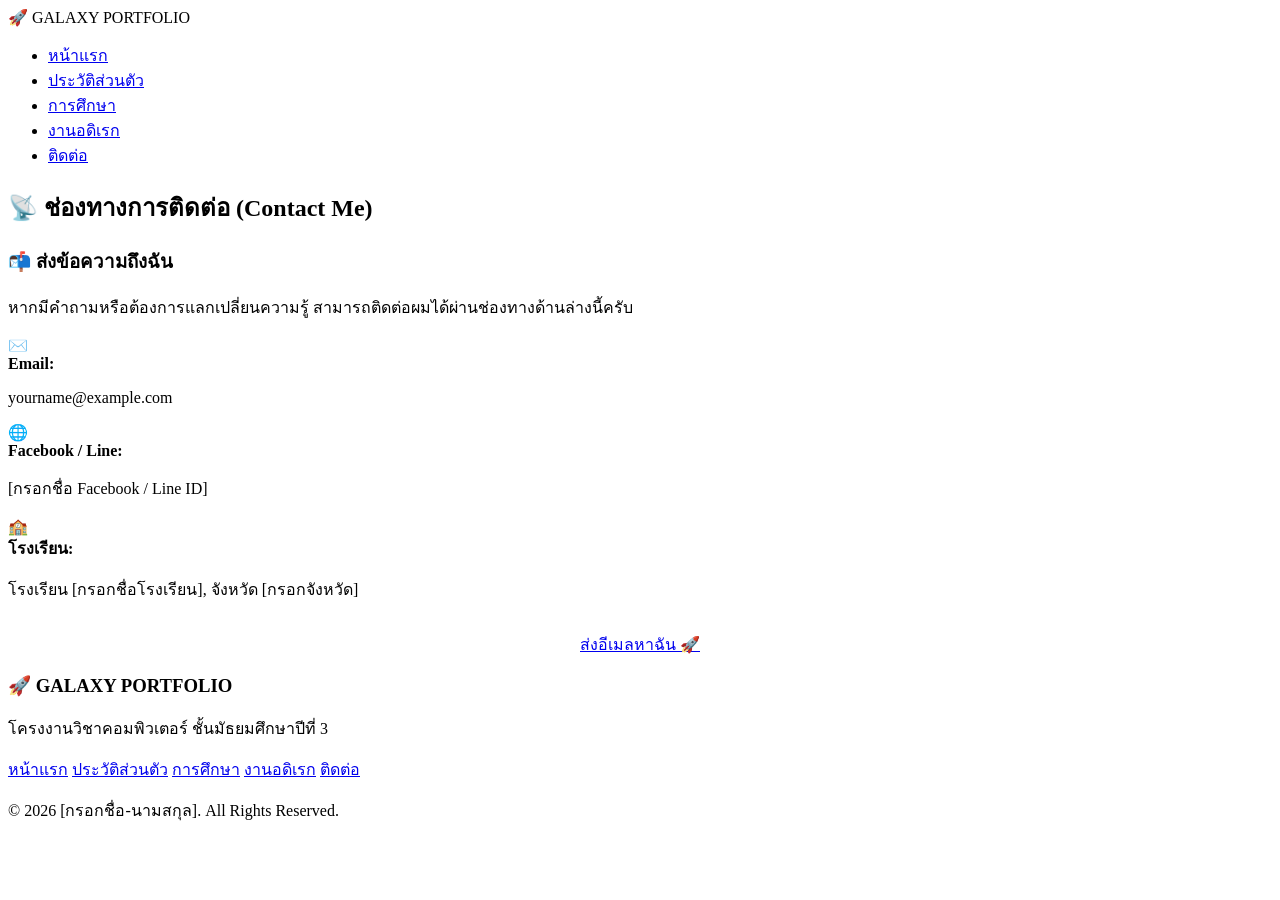
==== contact.html @ da56329e "Create contact.html" ====
<!DOCTYPE html>
<html lang="th">
<head>
    <meta charset="UTF-8">
    <meta name="viewport" content="width=device-width, initial-scale=1.0">
    <title>ติดต่อ | Space Portfolio</title>
    <link rel="stylesheet" href="style.css">
</head>
<body>

    <header>
        <nav class="navbar">
            <div class="logo">🚀 GALAXY <span>PORTFOLIO</span></div>
            <ul class="nav-links">
                <li><a href="index.html">หน้าแรก</a></li>
                <li><a href="profile.html">ประวัติส่วนตัว</a></li>
                <li><a href="education.html">การศึกษา</a></li>
                <li><a href="hobby.html">งานอดิเรก</a></li>
                <li><a href="contact.html" class="active">ติดต่อ</a></li>
            </ul>
        </nav>
    </header>

    <main class="container">
        <h2 class="page-title">📡 ช่องทางการติดต่อ (Contact Me)</h2>

        <div class="contact-wrapper">
            <div class="glass-card contact-info-card">
                <h3>📬 ส่งข้อความถึงฉัน</h3>
                <p>หากมีคำถามหรือต้องการแลกเปลี่ยนความรู้ สามารถติดต่อผมได้ผ่านช่องทางด้านล่างนี้ครับ</p>
                
                <div class="contact-details">
                    <div class="contact-item">
                        <span class="contact-icon">✉️</span>
                        <div>
                            <strong>Email:</strong>
                            <p>yourname@example.com</p>
                        </div>
                    </div>

                    <div class="contact-item">
                        <span class="contact-icon">🌐</span>
                        <div>
                            <strong>Facebook / Line:</strong>
                            <p>[กรอกชื่อ Facebook / Line ID]</p>
                        </div>
                    </div>

                    <div class="contact-item">
                        <span class="contact-icon">🏫</span>
                        <div>
                            <strong>โรงเรียน:</strong>
                            <p>โรงเรียน [กรอกชื่อโรงเรียน], จังหวัด [กรอกจังหวัด]</p>
                        </div>
                    </div>
                </div>

                <div style="margin-top: 30px; text-align: center;">
                    <a href="mailto:yourname@example.com" class="btn btn-primary">ส่งอีเมลหาฉัน 🚀</a>
                </div>
            </div>
        </div>
    </main>

    <footer>
        <div class="footer-container">
            <div class="footer-info">
                <h3>🚀 GALAXY PORTFOLIO</h3>
                <p>โครงงานวิชาคอมพิวเตอร์ ชั้นมัธยมศึกษาปีที่ 3</p>
            </div>
            <div class="footer-links">
                <a href="index.html">หน้าแรก</a>
                <a href="profile.html">ประวัติส่วนตัว</a>
                <a href="education.html">การศึกษา</a>
                <a href="hobby.html">งานอดิเรก</a>
                <a href="contact.html">ติดต่อ</a>
            </div>
        </div>
        <div class="copyright">
            <p>&copy; 2026 [กรอกชื่อ-นามสกุล]. All Rights Reserved.</p>
        </div>
    </footer>

</body>
</html>
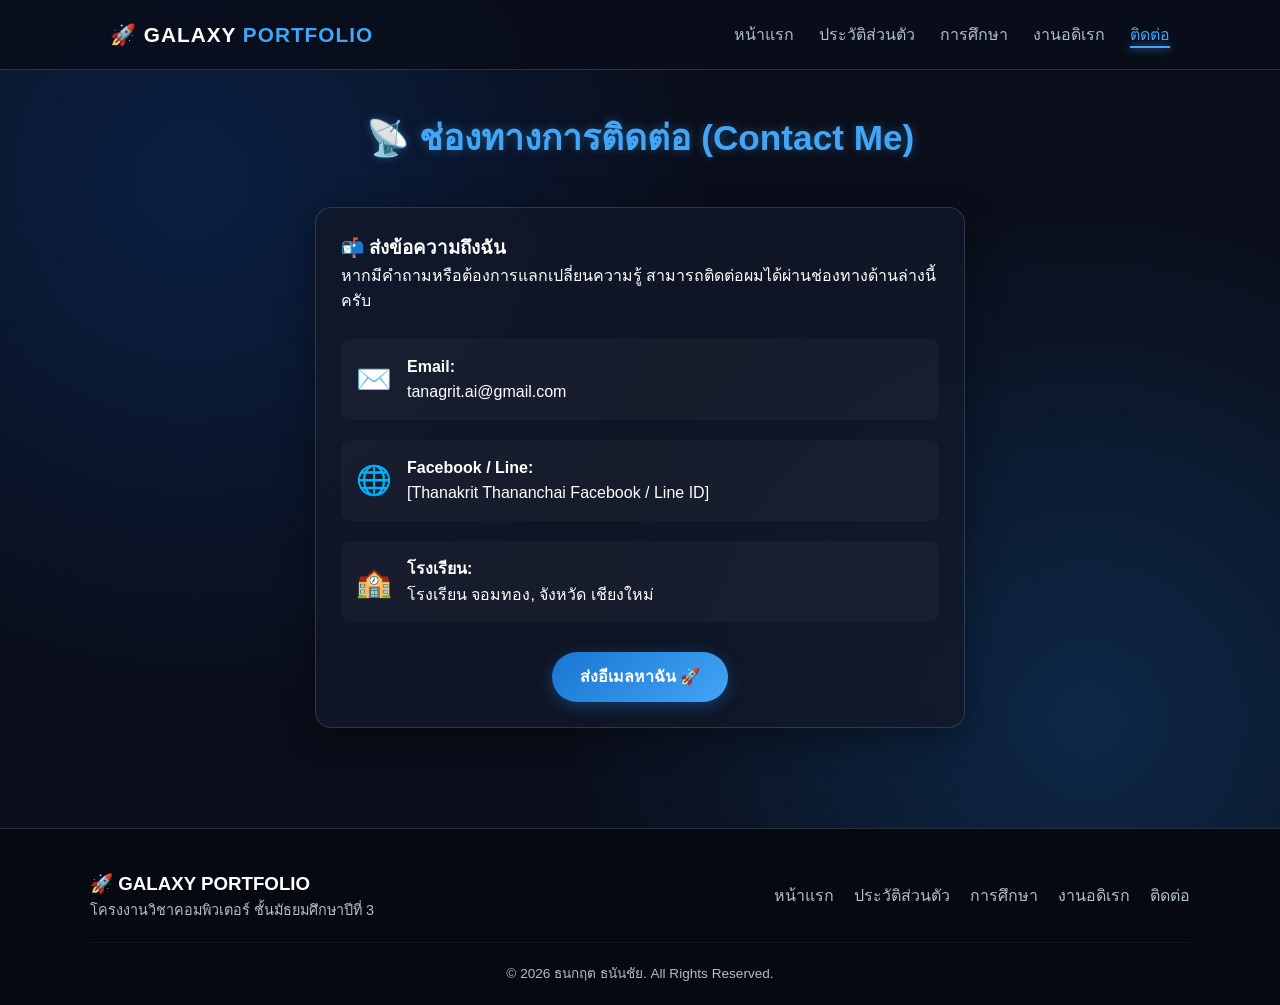
==== commit cd003159: "Update contact.html" ====
--- a/contact.html
+++ b/contact.html
@@ -34,7 +34,7 @@
                         <span class="contact-icon">✉️</span>
                         <div>
                             <strong>Email:</strong>
-                            <p>yourname@example.com</p>
+                            <p>tanagrit.ai@gmail.com</p>
                         </div>
                     </div>
 
@@ -42,7 +42,7 @@
                         <span class="contact-icon">🌐</span>
                         <div>
                             <strong>Facebook / Line:</strong>
-                            <p>[กรอกชื่อ Facebook / Line ID]</p>
+                            <p>[Thanakrit Thananchai Facebook / Line ID]</p>
                         </div>
                     </div>
 
@@ -50,7 +50,7 @@
                         <span class="contact-icon">🏫</span>
                         <div>
                             <strong>โรงเรียน:</strong>
-                            <p>โรงเรียน [กรอกชื่อโรงเรียน], จังหวัด [กรอกจังหวัด]</p>
+                            <p>โรงเรียน จอมทอง, จังหวัด เชียงใหม่</p>
                         </div>
                     </div>
                 </div>
@@ -77,7 +77,7 @@
             </div>
         </div>
         <div class="copyright">
-            <p>&copy; 2026 [กรอกชื่อ-นามสกุล]. All Rights Reserved.</p>
+            <p>&copy; 2026 ธนกฤต ธนันชัย. All Rights Reserved.</p>
         </div>
     </footer>
 
--- a/style.css
+++ b/style.css
@@ -0,0 +1,580 @@
+/* ==========================================================================
+   1. RESET & VARIABLES (ธีมอวกาศ กาแล็กซี)
+   ========================================================================== */
+* {
+    margin: 0;
+    padding: 0;
+    box-sizing: border-box;
+    font-family: 'Segoe UI', Tahoma, Geneva, Verdana, sans-serif;
+}
+
+:root {
+    --bg-dark: #0a0e1a;
+    --bg-card: rgba(18, 24, 41, 0.75);
+    --primary-blue: #1976d2;
+    --accent-cyan: #42a5f5;
+    --light-blue: #90caf9;
+    --glow-color: rgba(66, 165, 245, 0.4);
+    --text-white: #ffffff;
+    --text-muted: #b0bec5;
+    --border-glow: rgba(144, 202, 249, 0.2);
+}
+
+body {
+    background-color: var(--bg-dark);
+    /* พื้นหลังแบบไล่เฉดสีลึกสไตล์อวกาศ */
+    background-image: 
+        radial-gradient(circle at 15% 20%, rgba(13, 71, 161, 0.3) 0%, transparent 40%),
+        radial-gradient(circle at 85% 80%, rgba(25, 118, 210, 0.25) 0%, transparent 40%);
+    background-attachment: fixed;
+    color: var(--text-white);
+    line-height: 1.6;
+    min-height: 100vh;
+    display: flex;
+    flex-direction: column;
+}
+
+main {
+    flex: 1;
+}
+
+/* Container */
+.container {
+    max-width: 1100px;
+    margin: 0 auto;
+    padding: 40px 20px;
+}
+
+/* ==========================================================================
+   2. TYPOGRAPHY & BUTTONS
+   ========================================================================== */
+h1, h2, h3 {
+    color: var(--text-white);
+    font-weight: 700;
+}
+
+.page-title {
+    text-align: center;
+    font-size: 2.2rem;
+    margin-bottom: 40px;
+    color: var(--accent-cyan);
+    text-shadow: 0 0 10px var(--glow-color);
+}
+
+.text-gradient {
+    background: linear-gradient(135deg, #90caf9, #42a5f5, #1976d2);
+    -webkit-background-clip: text;
+    -webkit-text-fill-color: transparent;
+}
+
+.badge {
+    display: inline-block;
+    padding: 6px 16px;
+    background: rgba(25, 118, 210, 0.3);
+    border: 1px solid var(--accent-cyan);
+    border-radius: 20px;
+    font-size: 0.85rem;
+    color: var(--light-blue);
+    margin-bottom: 15px;
+}
+
+/* Glassmorphism Card Design */
+.glass-card {
+    background: var(--bg-card);
+    backdrop-filter: blur(12px);
+    -webkit-backdrop-filter: blur(12px);
+    border: 1px solid var(--border-glow);
+    border-radius: 16px;
+    padding: 25px;
+    box-shadow: 0 8px 32px 0 rgba(0, 0, 0, 0.37);
+    transition: transform 0.3s ease, box-shadow 0.3s ease, border-color 0.3s ease;
+}
+
+.glass-card:hover {
+    transform: translateY(-5px);
+    border-color: var(--accent-cyan);
+    box-shadow: 0 12px 40px var(--glow-color);
+}
+
+/* Buttons */
+.btn {
+    display: inline-block;
+    padding: 12px 28px;
+    border-radius: 30px;
+    text-decoration: none;
+    font-weight: 600;
+    transition: all 0.3s ease;
+    cursor: pointer;
+}
+
+.btn-primary {
+    background: linear-gradient(135deg, #1976d2, #42a5f5);
+    color: #fff;
+    box-shadow: 0 4px 15px rgba(25, 118, 210, 0.4);
+}
+
+.btn-primary:hover {
+    box-shadow: 0 6px 20px rgba(66, 165, 245, 0.7);
+    transform: scale(1.03);
+}
+
+.btn-secondary {
+    background: transparent;
+    color: var(--light-blue);
+    border: 1px solid var(--accent-cyan);
+}
+
+.btn-secondary:hover {
+    background: rgba(66, 165, 245, 0.15);
+    color: #fff;
+}
+
+/* ==========================================================================
+   3. NAVIGATION BAR
+   ========================================================================== */
+header {
+    position: sticky;
+    top: 0;
+    z-index: 1000;
+    background: rgba(10, 14, 26, 0.85);
+    backdrop-filter: blur(10px);
+    border-bottom: 1px solid var(--border-glow);
+}
+
+.navbar {
+    max-width: 1100px;
+    margin: 0 auto;
+    display: flex;
+    justify-content: space-between;
+    align-items: center;
+    padding: 18px 20px;
+}
+
+.logo {
+    font-size: 1.3rem;
+    font-weight: bold;
+    color: var(--text-white);
+    letter-spacing: 1px;
+}
+
+.logo span {
+    color: var(--accent-cyan);
+}
+
+.nav-links {
+    display: flex;
+    list-style: none;
+    gap: 25px;
+}
+
+.nav-links a {
+    color: var(--text-muted);
+    text-decoration: none;
+    font-weight: 500;
+    transition: color 0.3s ease;
+    padding: 5px 0;
+    position: relative;
+}
+
+.nav-links a:hover,
+.nav-links a.active {
+    color: var(--accent-cyan);
+}
+
+.nav-links a.active::after {
+    content: '';
+    position: absolute;
+    bottom: 0;
+    left: 0;
+    width: 100%;
+    height: 2px;
+    background: var(--accent-cyan);
+    box-shadow: 0 0 8px var(--accent-cyan);
+}
+
+/* ==========================================================================
+   4. HERO SECTION (หน้าแรก)
+   ========================================================================== */
+.hero-section {
+    padding: 80px 20px;
+    max-width: 1100px;
+    margin: 0 auto;
+}
+
+.hero-container {
+    display: flex;
+    align-items: center;
+    justify-content: space-between;
+    gap: 50px;
+}
+
+.hero-content {
+    flex: 1;
+}
+
+.hero-content h1 {
+    font-size: 2.8rem;
+    line-height: 1.2;
+    margin-bottom: 20px;
+}
+
+.hero-description {
+    color: var(--text-muted);
+    font-size: 1.1rem;
+    margin-bottom: 30px;
+}
+
+.hero-buttons {
+    display: flex;
+    gap: 15px;
+}
+
+.hero-image-wrapper {
+    position: relative;
+    flex: 1;
+    display: flex;
+    justify-content: center;
+}
+
+.hero-img {
+    width: 320px;
+    height: 320px;
+    object-fit: cover;
+    border-radius: 50%;
+    border: 4px solid var(--accent-cyan);
+    box-shadow: 0 0 30px rgba(66, 165, 245, 0.5);
+    position: relative;
+    z-index: 2;
+    transition: transform 0.5s ease;
+}
+
+.hero-img:hover {
+    transform: scale(1.05) rotate(2deg);
+}
+
+.glow-effect {
+    position: absolute;
+    width: 340px;
+    height: 340px;
+    background: radial-gradient(circle, var(--accent-cyan) 0%, transparent 70%);
+    opacity: 0.3;
+    border-radius: 50%;
+    top: -10px;
+    z-index: 1;
+}
+
+/* Grid System */
+.grid {
+    display: grid;
+    gap: 25px;
+}
+
+.grid-3 {
+    grid-template-columns: repeat(3, 1fr);
+}
+
+.stat-card {
+    text-align: center;
+}
+
+.stat-card h3 {
+    margin-bottom: 10px;
+    color: var(--light-blue);
+}
+
+/* ==========================================================================
+   5. PROFILE PAGE
+   ========================================================================== */
+.profile-grid {
+    display: grid;
+    grid-template-columns: 1fr 2fr;
+    gap: 30px;
+}
+
+.profile-card-left {
+    text-align: center;
+}
+
+.profile-img-box {
+    margin-bottom: 20px;
+}
+
+.profile-avatar {
+    width: 200px;
+    height: 200px;
+    border-radius: 50%;
+    border: 3px solid var(--accent-cyan);
+    object-fit: cover;
+    box-shadow: 0 0 20px var(--glow-color);
+}
+
+.subtitle {
+    color: var(--text-muted);
+    margin-bottom: 15px;
+}
+
+.info-list {
+    display: grid;
+    gap: 12px;
+    margin-top: 15px;
+}
+
+.info-item {
+    background: rgba(255, 255, 255, 0.03);
+    padding: 10px 15px;
+    border-radius: 8px;
+    border-left: 3px solid var(--accent-cyan);
+}
+
+.divider {
+    border: none;
+    height: 1px;
+    background: var(--border-glow);
+    margin: 25px 0;
+}
+
+.about-text {
+    color: var(--text-muted);
+    line-height: 1.8;
+}
+
+/* ==========================================================================
+   6. EDUCATION PAGE (TIMELINE)
+   ========================================================================== */
+.timeline {
+    position: relative;
+    max-width: 800px;
+    margin: 0 auto;
+}
+
+.timeline::after {
+    content: '';
+    position: absolute;
+    width: 3px;
+    background: var(--primary-blue);
+    box-shadow: 0 0 10px var(--accent-cyan);
+    top: 0;
+    bottom: 0;
+    left: 50%;
+    margin-left: -1.5px;
+}
+
+.timeline-item {
+    padding: 10px 40px;
+    position: relative;
+    width: 50%;
+}
+
+.timeline-item.left { left: 0; }
+.timeline-item.right { left: 50%; }
+
+.timeline-date {
+    display: inline-block;
+    color: var(--accent-cyan);
+    font-weight: bold;
+    margin-bottom: 5px;
+}
+
+.highlight-box {
+    border: 1px solid var(--accent-cyan);
+    box-shadow: 0 0 15px var(--glow-color);
+}
+
+/* Custom Table */
+.section-subtitle {
+    text-align: center;
+    margin-bottom: 20px;
+    color: var(--light-blue);
+}
+
+.table-responsive {
+    overflow-x: auto;
+}
+
+.custom-table {
+    width: 100%;
+    border-collapse: collapse;
+    background: var(--bg-card);
+    border-radius: 12px;
+    overflow: hidden;
+    border: 1px solid var(--border-glow);
+}
+
+.custom-table th, .custom-table td {
+    padding: 15px 20px;
+    text-align: left;
+}
+
+.custom-table th {
+    background: rgba(25, 118, 210, 0.4);
+    color: #fff;
+}
+
+.custom-table tr {
+    border-bottom: 1px solid var(--border-glow);
+}
+
+.status-done {
+    color: #81c784;
+    font-weight: bold;
+}
+
+.status-now {
+    color: var(--accent-cyan);
+    font-weight: bold;
+}
+
+/* ==========================================================================
+   7. HOBBY & CONTACT PAGE
+   ========================================================================== */
+.hobby-card {
+    text-align: center;
+}
+
+.hobby-icon {
+    font-size: 3rem;
+    margin-bottom: 15px;
+}
+
+.contact-wrapper {
+    max-width: 650px;
+    margin: 0 auto;
+}
+
+.contact-details {
+    display: grid;
+    gap: 20px;
+    margin-top: 25px;
+}
+
+.contact-item {
+    display: flex;
+    align-items: center;
+    gap: 15px;
+    background: rgba(255, 255, 255, 0.03);
+    padding: 15px;
+    border-radius: 10px;
+}
+
+.contact-icon {
+    font-size: 1.8rem;
+}
+
+/* ==========================================================================
+   8. FOOTER
+   ========================================================================== */
+footer {
+    background: #060911;
+    border-top: 1px solid var(--border-glow);
+    padding: 40px 20px 20px;
+    margin-top: 60px;
+}
+
+.footer-container {
+    max-width: 1100px;
+    margin: 0 auto;
+    display: flex;
+    justify-content: space-between;
+    align-items: center;
+    flex-wrap: wrap;
+    gap: 20px;
+    padding-bottom: 20px;
+    border-bottom: 1px solid rgba(255, 255, 255, 0.05);
+}
+
+.footer-info p {
+    color: var(--text-muted);
+    font-size: 0.9rem;
+}
+
+.footer-links {
+    display: flex;
+    gap: 20px;
+}
+
+.footer-links a {
+    color: var(--text-muted);
+    text-decoration: none;
+    transition: color 0.3s ease;
+}
+
+.footer-links a:hover {
+    color: var(--accent-cyan);
+}
+
+.copyright {
+    text-align: center;
+    color: var(--text-muted);
+    font-size: 0.85rem;
+    margin-top: 20px;
+}
+
+/* ==========================================================================
+   9. RESPONSIVE DESIGN (MEDIA QUERIES)
+   ========================================================================== */
+@media (max-width: 768px) {
+    /* Navbar */
+    .navbar {
+        flex-direction: column;
+        gap: 15px;
+    }
+
+    .nav-links {
+        gap: 15px;
+        font-size: 0.9rem;
+    }
+
+    /* Hero Section */
+    .hero-container {
+        flex-direction: column-reverse;
+        text-align: center;
+    }
+
+    .hero-content h1 {
+        font-size: 2.2rem;
+    }
+
+    .hero-buttons {
+        justify-content: center;
+    }
+
+    .hero-img {
+        width: 240px;
+        height: 240px;
+    }
+
+    .glow-effect {
+        width: 260px;
+        height: 260px;
+    }
+
+    /* Grids */
+    .grid-3 {
+        grid-template-columns: 1fr;
+    }
+
+    .profile-grid {
+        grid-template-columns: 1fr;
+    }
+
+    /* Timeline Mobile */
+    .timeline::after {
+        left: 31px;
+    }
+
+    .timeline-item {
+        width: 100%;
+        padding-left: 70px;
+        padding-right: 25px;
+    }
+
+    .timeline-item.right {
+        left: 0%;
+    }
+
+    /* Footer */
+    .footer-container {
+        flex-direction: column;
+        text-align: center;
+    }
+}
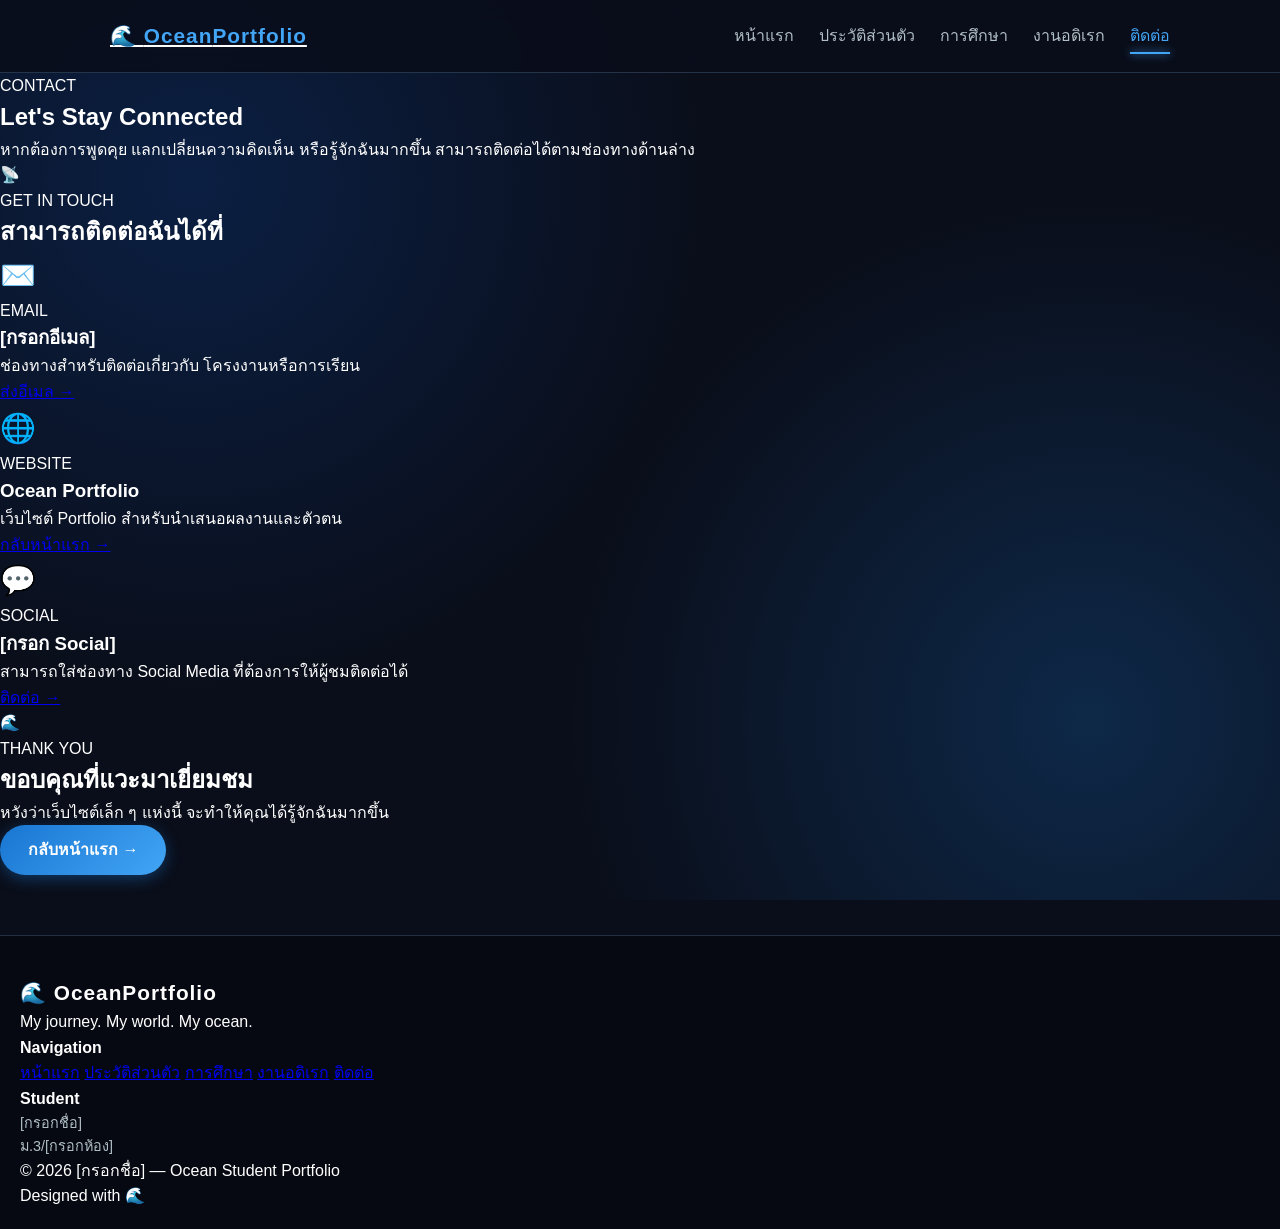
==== commit 04b1032e: "Update contact.html" ====
--- a/contact.html
+++ b/contact.html
@@ -1,85 +1,374 @@
 <!DOCTYPE html>
 <html lang="th">
 <head>
+
     <meta charset="UTF-8">
-    <meta name="viewport" content="width=device-width, initial-scale=1.0">
-    <title>ติดต่อ | Space Portfolio</title>
+
+    <meta name="viewport"
+          content="width=device-width, initial-scale=1.0">
+
+    <meta name="description"
+          content="ข้อมูลสำหรับติดต่อเจ้าของเว็บไซต์ Portfolio">
+
+    <title>Ocean Portfolio | ติดต่อ</title>
+
     <link rel="stylesheet" href="style.css">
+
 </head>
+
 <body>
 
-    <header>
-        <nav class="navbar">
-            <div class="logo">🚀 GALAXY <span>PORTFOLIO</span></div>
-            <ul class="nav-links">
-                <li><a href="index.html">หน้าแรก</a></li>
-                <li><a href="profile.html">ประวัติส่วนตัว</a></li>
-                <li><a href="education.html">การศึกษา</a></li>
-                <li><a href="hobby.html">งานอดิเรก</a></li>
-                <li><a href="contact.html" class="active">ติดต่อ</a></li>
-            </ul>
-        </nav>
-    </header>
-
-    <main class="container">
-        <h2 class="page-title">📡 ช่องทางการติดต่อ (Contact Me)</h2>
-
-        <div class="contact-wrapper">
-            <div class="glass-card contact-info-card">
-                <h3>📬 ส่งข้อความถึงฉัน</h3>
-                <p>หากมีคำถามหรือต้องการแลกเปลี่ยนความรู้ สามารถติดต่อผมได้ผ่านช่องทางด้านล่างนี้ครับ</p>
-                
-                <div class="contact-details">
-                    <div class="contact-item">
-                        <span class="contact-icon">✉️</span>
-                        <div>
-                            <strong>Email:</strong>
-                            <p>tanagrit.ai@gmail.com</p>
-                        </div>
-                    </div>
-
-                    <div class="contact-item">
-                        <span class="contact-icon">🌐</span>
-                        <div>
-                            <strong>Facebook / Line:</strong>
-                            <p>[Thanakrit Thananchai Facebook / Line ID]</p>
-                        </div>
-                    </div>
-
-                    <div class="contact-item">
-                        <span class="contact-icon">🏫</span>
-                        <div>
-                            <strong>โรงเรียน:</strong>
-                            <p>โรงเรียน จอมทอง, จังหวัด เชียงใหม่</p>
-                        </div>
-                    </div>
+<header class="site-header">
+
+    <nav class="navbar">
+
+        <a href="index.html" class="logo">
+
+            <span class="logo-mark">🌊</span>
+
+            <span>
+                Ocean<span class="logo-accent">Portfolio</span>
+            </span>
+
+        </a>
+
+
+        <div class="nav-links">
+
+            <a href="index.html">
+                หน้าแรก
+            </a>
+
+            <a href="profile.html">
+                ประวัติส่วนตัว
+            </a>
+
+            <a href="education.html">
+                การศึกษา
+            </a>
+
+            <a href="hobby.html">
+                งานอดิเรก
+            </a>
+
+            <a href="contact.html" class="active">
+                ติดต่อ
+            </a>
+
+        </div>
+
+    </nav>
+
+</header>
+
+
+<main>
+
+    <section class="contact-hero">
+
+        <div class="contact-hero-inner">
+
+            <div>
+
+                <span class="section-label">
+                    CONTACT
+                </span>
+
+                <h1>
+                    Let's Stay
+                    <span class="gradient-text">
+                        Connected
+                    </span>
+                </h1>
+
+                <p>
+                    หากต้องการพูดคุย
+                    แลกเปลี่ยนความคิดเห็น
+                    หรือรู้จักฉันมากขึ้น
+                    สามารถติดต่อได้ตามช่องทางด้านล่าง
+                </p>
+
+            </div>
+
+
+            <div class="contact-hero-icon">
+                📡
+            </div>
+
+        </div>
+
+    </section>
+
+
+    <section class="contact-section section-light">
+
+        <div class="section-heading">
+
+            <span class="section-label">
+                GET IN TOUCH
+            </span>
+
+            <h2>
+                สามารถติดต่อฉันได้ที่
+            </h2>
+
+        </div>
+
+
+        <div class="contact-grid">
+
+
+            <article class="contact-card">
+
+                <div class="contact-icon">
+                    ✉️
                 </div>
 
-                <div style="margin-top: 30px; text-align: center;">
-                    <a href="mailto:yourname@example.com" class="btn btn-primary">ส่งอีเมลหาฉัน 🚀</a>
+                <span>
+                    EMAIL
+                </span>
+
+                <h3>
+                    [กรอกอีเมล]
+                </h3>
+
+                <p>
+                    ช่องทางสำหรับติดต่อเกี่ยวกับ
+                    โครงงานหรือการเรียน
+                </p>
+
+                <a
+                    href="mailto:[กรอกอีเมล]"
+                    class="contact-link"
+                >
+                    ส่งอีเมล →
+                </a>
+
+            </article>
+
+
+            <article class="contact-card">
+
+                <div class="contact-icon">
+                    🌐
                 </div>
-            </div>
-        </div>
-    </main>
-
-    <footer>
-        <div class="footer-container">
-            <div class="footer-info">
-                <h3>🚀 GALAXY PORTFOLIO</h3>
-                <p>โครงงานวิชาคอมพิวเตอร์ ชั้นมัธยมศึกษาปีที่ 3</p>
-            </div>
-            <div class="footer-links">
-                <a href="index.html">หน้าแรก</a>
-                <a href="profile.html">ประวัติส่วนตัว</a>
-                <a href="education.html">การศึกษา</a>
-                <a href="hobby.html">งานอดิเรก</a>
-                <a href="contact.html">ติดต่อ</a>
-            </div>
-        </div>
-        <div class="copyright">
-            <p>&copy; 2026 ธนกฤต ธนันชัย. All Rights Reserved.</p>
-        </div>
-    </footer>
+
+                <span>
+                    WEBSITE
+                </span>
+
+                <h3>
+                    Ocean Portfolio
+                </h3>
+
+                <p>
+                    เว็บไซต์ Portfolio
+                    สำหรับนำเสนอผลงานและตัวตน
+                </p>
+
+                <a
+                    href="index.html"
+                    class="contact-link"
+                >
+                    กลับหน้าแรก →
+                </a>
+
+            </article>
+
+
+            <article class="contact-card">
+
+                <div class="contact-icon">
+                    💬
+                </div>
+
+                <span>
+                    SOCIAL
+                </span>
+
+                <h3>
+                    [กรอก Social]
+                </h3>
+
+                <p>
+                    สามารถใส่ช่องทาง Social Media
+                    ที่ต้องการให้ผู้ชมติดต่อได้
+                </p>
+
+                <a
+                    href="mailto:[กรอกอีเมล]"
+                    class="contact-link"
+                >
+                    ติดต่อ →
+                </a>
+
+            </article>
+
+
+        </div>
+
+    </section>
+
+
+    <section class="contact-cta">
+
+        <div class="contact-cta-inner">
+
+            <div class="cta-graphic">
+                🌊
+            </div>
+
+            <div>
+
+                <span class="section-label">
+                    THANK YOU
+                </span>
+
+                <h2>
+                    ขอบคุณที่แวะมาเยี่ยมชม
+                </h2>
+
+                <p>
+                    หวังว่าเว็บไซต์เล็ก ๆ แห่งนี้
+                    จะทำให้คุณได้รู้จักฉันมากขึ้น
+                </p>
+
+            </div>
+
+            <a
+                href="index.html"
+                class="btn btn-primary"
+            >
+                กลับหน้าแรก →
+            </a>
+
+        </div>
+
+    </section>
+
+</main>
+
+
+<footer class="site-footer">
+
+    <div class="footer-inner">
+
+        <div class="footer-brand">
+
+            <div class="logo footer-logo">
+                🌊 OceanPortfolio
+            </div>
+
+            <p>
+                My journey. My world. My ocean.
+            </p>
+
+        </div>
+
+
+        <div class="footer-nav">
+
+            <h4>Navigation</h4>
+
+            <a href="index.html">หน้าแรก</a>
+            <a href="profile.html">ประวัติส่วนตัว</a>
+            <a href="education.html">การศึกษา</a>
+            <a href="hobby.html">งานอดิเรก</a>
+            <a href="contact.html">ติดต่อ</a>
+
+        </div>
+
+
+        <div class="footer-info">
+
+            <h4>Student</h4>
+
+            <p>[กรอกชื่อ]</p>
+            <p>ม.3/[กรอกห้อง]</p>
+
+        </div>
+
+    </div>
+
+
+    <div class="footer-bottom">
+
+        <p>
+            © 2026 [กรอกชื่อ] — Ocean Student Portfolio
+        </p>
+
+        <span>
+            Designed with 🌊
+        </span>
+
+    </div>
+
+</footer>
+
+
+<script>
+
+const fishPool = [
+    "🐠","🐟","🐡","🦈",
+    "🐬","🐙","🦑","🪼"
+];
+
+let availableFish = [...fishPool];
+
+document.addEventListener("contextmenu", function(event) {
+
+    event.preventDefault();
+
+    if (availableFish.length === 0) {
+        availableFish = [...fishPool];
+    }
+
+    const index =
+        Math.floor(Math.random() * availableFish.length);
+
+    const fish =
+        document.createElement("div");
+
+    fish.className =
+        "interactive-fish";
+
+    fish.textContent =
+        availableFish.splice(index, 1)[0];
+
+    fish.style.left =
+        event.clientX + "px";
+
+    fish.style.top =
+        event.clientY + "px";
+
+    document.body.appendChild(fish);
+
+    setTimeout(() => fish.remove(), 6500);
+
+
+    if (Math.random() > 0.55) {
+
+        const whale =
+            document.createElement("div");
+
+        whale.className =
+            "interactive-whale";
+
+        whale.textContent =
+            "🐋";
+
+        whale.style.top =
+            Math.max(100, event.clientY - 100) + "px";
+
+        document.body.appendChild(whale);
+
+        setTimeout(() => whale.remove(), 10000);
+
+    }
+
+});
+
+</script>
 
 </body>
 </html>
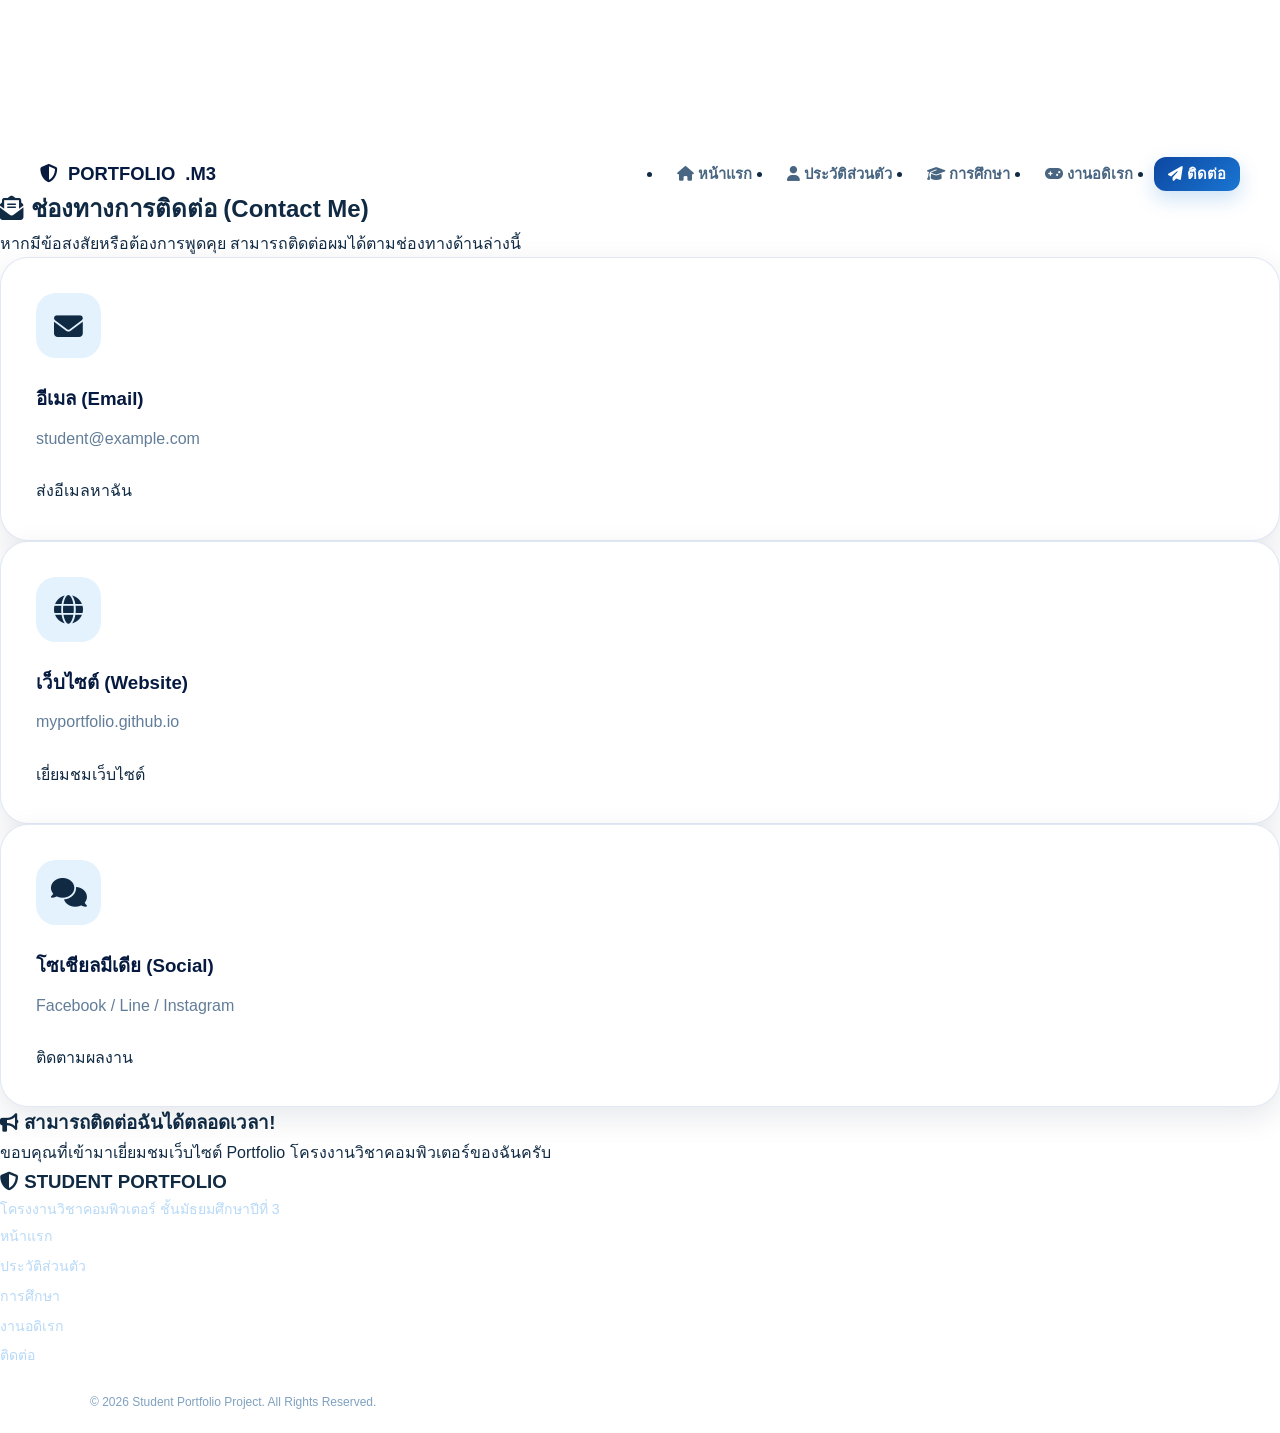
==== commit e65dadb9: "Update contact.html" ====
--- a/contact.html
+++ b/contact.html
@@ -1,374 +1,89 @@
 <!DOCTYPE html>
 <html lang="th">
 <head>
+    <meta charset="UTF-8">
+    <meta name="viewport" content="width=device-width, initial-scale=1.0">
+    <title>ติดต่อ - Student Tactical Portfolio</title>
+    <link rel="stylesheet" href="style.css">
+    <link rel="stylesheet" href="https://cdnjs.cloudflare.com/ajax/libs/font-awesome/6.4.0/css/all.min.css">
+</head>
+<body>
+    <div class="bg-overlay"></div>
+    <div class="warzone-bg" style="background-image: url('bg.jpg');"></div>
+    <canvas id="emberCanvas"></canvas>
 
-    <meta charset="UTF-8">
+    <header>
+        <nav class="navbar">
+            <div class="logo">
+                <i class="fa-solid fa-shield-halved"></i> PORTFOLIO<span>.M3</span>
+            </div>
+            <ul class="nav-links">
+                <li><a href="index.html"><i class="fa-solid fa-house"></i> หน้าแรก</a></li>
+                <li><a href="profile.html"><i class="fa-solid fa-user"></i> ประวัติส่วนตัว</a></li>
+                <li><a href="education.html"><i class="fa-solid fa-graduation-cap"></i> การศึกษา</a></li>
+                <li><a href="hobby.html"><i class="fa-solid fa-gamepad"></i> งานอดิเรก</a></li>
+                <li><a href="contact.html" class="active"><i class="fa-solid fa-paper-plane"></i> ติดต่อ</a></li>
+            </ul>
+        </nav>
+    </header>
 
-    <meta name="viewport"
-          content="width=device-width, initial-scale=1.0">
-
-    <meta name="description"
-          content="ข้อมูลสำหรับติดต่อเจ้าของเว็บไซต์ Portfolio">
-
-    <title>Ocean Portfolio | ติดต่อ</title>
-
-    <link rel="stylesheet" href="style.css">
-
-</head>
-
-<body>
-
-<header class="site-header">
-
-    <nav class="navbar">
-
-        <a href="index.html" class="logo">
-
-            <span class="logo-mark">🌊</span>
-
-            <span>
-                Ocean<span class="logo-accent">Portfolio</span>
-            </span>
-
-        </a>
-
-
-        <div class="nav-links">
-
-            <a href="index.html">
-                หน้าแรก
-            </a>
-
-            <a href="profile.html">
-                ประวัติส่วนตัว
-            </a>
-
-            <a href="education.html">
-                การศึกษา
-            </a>
-
-            <a href="hobby.html">
-                งานอดิเรก
-            </a>
-
-            <a href="contact.html" class="active">
-                ติดต่อ
-            </a>
-
+    <main class="main-container">
+        <div class="section-header">
+            <h2><i class="fa-solid fa-envelope-open-text"></i> ช่องทางการติดต่อ (Contact Me)</h2>
+            <p>หากมีข้อสงสัยหรือต้องการพูดคุย สามารถติดต่อผมได้ตามช่องทางด้านล่างนี้</p>
         </div>
 
-    </nav>
+        <section class="contact-wrapper">
+            <div class="contact-cards-grid">
+                <div class="contact-card">
+                    <div class="contact-icon"><i class="fa-solid fa-envelope"></i></div>
+                    <h3>อีเมล (Email)</h3>
+                    <p>student@example.com</p>
+                    <a href="mailto:student@example.com" class="contact-btn">ส่งอีเมลหาฉัน</a>
+                </div>
 
-</header>
+                <div class="contact-card">
+                    <div class="contact-icon"><i class="fa-solid fa-globe"></i></div>
+                    <h3>เว็บไซต์ (Website)</h3>
+                    <p>myportfolio.github.io</p>
+                    <a href="index.html" class="contact-btn">เยี่ยมชมเว็บไซต์</a>
+                </div>
 
-
-<main>
-
-    <section class="contact-hero">
-
-        <div class="contact-hero-inner">
-
-            <div>
-
-                <span class="section-label">
-                    CONTACT
-                </span>
-
-                <h1>
-                    Let's Stay
-                    <span class="gradient-text">
-                        Connected
-                    </span>
-                </h1>
-
-                <p>
-                    หากต้องการพูดคุย
-                    แลกเปลี่ยนความคิดเห็น
-                    หรือรู้จักฉันมากขึ้น
-                    สามารถติดต่อได้ตามช่องทางด้านล่าง
-                </p>
-
+                <div class="contact-card">
+                    <div class="contact-icon"><i class="fa-solid fa-comments"></i></div>
+                    <h3>โซเชียลมีเดีย (Social)</h3>
+                    <p>Facebook / Line / Instagram</p>
+                    <a href="#" class="contact-btn">ติดตามผลงาน</a>
+                </div>
             </div>
 
+            <!-- Call To Action Box -->
+            <div class="cta-box">
+                <h3><i class="fa-solid fa-bullhorn"></i> สามารถติดต่อฉันได้ตลอดเวลา!</h3>
+                <p>ขอบคุณที่เข้ามาเยี่ยมชมเว็บไซต์ Portfolio โครงงานวิชาคอมพิวเตอร์ของฉันครับ</p>
+            </div>
+        </section>
+    </main>
 
-            <div class="contact-hero-icon">
-                📡
+    <footer>
+        <div class="footer-container">
+            <div class="footer-info">
+                <h3><i class="fa-solid fa-shield-halved"></i> STUDENT PORTFOLIO</h3>
+                <p>โครงงานวิชาคอมพิวเตอร์ ชั้นมัธยมศึกษาปีที่ 3</p>
             </div>
+            <div class="footer-nav">
+                <a href="index.html">หน้าแรก</a>
+                <a href="profile.html">ประวัติส่วนตัว</a>
+                <a href="education.html">การศึกษา</a>
+                <a href="hobby.html">งานอดิเรก</a>
+                <a href="contact.html">ติดต่อ</a>
+            </div>
+        </div>
+        <div class="footer-bottom">
+            <p>&copy; 2026 Student Portfolio Project. All Rights Reserved.</p>
+        </div>
+    </footer>
 
-        </div>
-
-    </section>
-
-
-    <section class="contact-section section-light">
-
-        <div class="section-heading">
-
-            <span class="section-label">
-                GET IN TOUCH
-            </span>
-
-            <h2>
-                สามารถติดต่อฉันได้ที่
-            </h2>
-
-        </div>
-
-
-        <div class="contact-grid">
-
-
-            <article class="contact-card">
-
-                <div class="contact-icon">
-                    ✉️
-                </div>
-
-                <span>
-                    EMAIL
-                </span>
-
-                <h3>
-                    [กรอกอีเมล]
-                </h3>
-
-                <p>
-                    ช่องทางสำหรับติดต่อเกี่ยวกับ
-                    โครงงานหรือการเรียน
-                </p>
-
-                <a
-                    href="mailto:[กรอกอีเมล]"
-                    class="contact-link"
-                >
-                    ส่งอีเมล →
-                </a>
-
-            </article>
-
-
-            <article class="contact-card">
-
-                <div class="contact-icon">
-                    🌐
-                </div>
-
-                <span>
-                    WEBSITE
-                </span>
-
-                <h3>
-                    Ocean Portfolio
-                </h3>
-
-                <p>
-                    เว็บไซต์ Portfolio
-                    สำหรับนำเสนอผลงานและตัวตน
-                </p>
-
-                <a
-                    href="index.html"
-                    class="contact-link"
-                >
-                    กลับหน้าแรก →
-                </a>
-
-            </article>
-
-
-            <article class="contact-card">
-
-                <div class="contact-icon">
-                    💬
-                </div>
-
-                <span>
-                    SOCIAL
-                </span>
-
-                <h3>
-                    [กรอก Social]
-                </h3>
-
-                <p>
-                    สามารถใส่ช่องทาง Social Media
-                    ที่ต้องการให้ผู้ชมติดต่อได้
-                </p>
-
-                <a
-                    href="mailto:[กรอกอีเมล]"
-                    class="contact-link"
-                >
-                    ติดต่อ →
-                </a>
-
-            </article>
-
-
-        </div>
-
-    </section>
-
-
-    <section class="contact-cta">
-
-        <div class="contact-cta-inner">
-
-            <div class="cta-graphic">
-                🌊
-            </div>
-
-            <div>
-
-                <span class="section-label">
-                    THANK YOU
-                </span>
-
-                <h2>
-                    ขอบคุณที่แวะมาเยี่ยมชม
-                </h2>
-
-                <p>
-                    หวังว่าเว็บไซต์เล็ก ๆ แห่งนี้
-                    จะทำให้คุณได้รู้จักฉันมากขึ้น
-                </p>
-
-            </div>
-
-            <a
-                href="index.html"
-                class="btn btn-primary"
-            >
-                กลับหน้าแรก →
-            </a>
-
-        </div>
-
-    </section>
-
-</main>
-
-
-<footer class="site-footer">
-
-    <div class="footer-inner">
-
-        <div class="footer-brand">
-
-            <div class="logo footer-logo">
-                🌊 OceanPortfolio
-            </div>
-
-            <p>
-                My journey. My world. My ocean.
-            </p>
-
-        </div>
-
-
-        <div class="footer-nav">
-
-            <h4>Navigation</h4>
-
-            <a href="index.html">หน้าแรก</a>
-            <a href="profile.html">ประวัติส่วนตัว</a>
-            <a href="education.html">การศึกษา</a>
-            <a href="hobby.html">งานอดิเรก</a>
-            <a href="contact.html">ติดต่อ</a>
-
-        </div>
-
-
-        <div class="footer-info">
-
-            <h4>Student</h4>
-
-            <p>[กรอกชื่อ]</p>
-            <p>ม.3/[กรอกห้อง]</p>
-
-        </div>
-
-    </div>
-
-
-    <div class="footer-bottom">
-
-        <p>
-            © 2026 [กรอกชื่อ] — Ocean Student Portfolio
-        </p>
-
-        <span>
-            Designed with 🌊
-        </span>
-
-    </div>
-
-</footer>
-
-
-<script>
-
-const fishPool = [
-    "🐠","🐟","🐡","🦈",
-    "🐬","🐙","🦑","🪼"
-];
-
-let availableFish = [...fishPool];
-
-document.addEventListener("contextmenu", function(event) {
-
-    event.preventDefault();
-
-    if (availableFish.length === 0) {
-        availableFish = [...fishPool];
-    }
-
-    const index =
-        Math.floor(Math.random() * availableFish.length);
-
-    const fish =
-        document.createElement("div");
-
-    fish.className =
-        "interactive-fish";
-
-    fish.textContent =
-        availableFish.splice(index, 1)[0];
-
-    fish.style.left =
-        event.clientX + "px";
-
-    fish.style.top =
-        event.clientY + "px";
-
-    document.body.appendChild(fish);
-
-    setTimeout(() => fish.remove(), 6500);
-
-
-    if (Math.random() > 0.55) {
-
-        const whale =
-            document.createElement("div");
-
-        whale.className =
-            "interactive-whale";
-
-        whale.textContent =
-            "🐋";
-
-        whale.style.top =
-            Math.max(100, event.clientY - 100) + "px";
-
-        document.body.appendChild(whale);
-
-        setTimeout(() => whale.remove(), 10000);
-
-    }
-
-});
-
-</script>
-
+    <script src="script.js"></script>
 </body>
 </html>
--- a/style.css
+++ b/style.css
@@ -1,580 +1,3302 @@
-/* ==========================================================================
-   1. RESET & VARIABLES (ธีมอวกาศ กาแล็กซี)
-   ========================================================================== */
+/* =========================================================
+   OCEAN STUDENT PORTFOLIO
+   Modern / Creative / Professional
+   HTML5 + CSS3
+   ========================================================= */
+
+
+/* =========================================================
+   1. RESET
+   ========================================================= */
+
 * {
     margin: 0;
     padding: 0;
     box-sizing: border-box;
-    font-family: 'Segoe UI', Tahoma, Geneva, Verdana, sans-serif;
-}
+}
+
+html {
+    scroll-behavior: smooth;
+}
+
+body {
+    font-family:
+        "Segoe UI",
+        "Noto Sans Thai",
+        Arial,
+        sans-serif;
+
+    color: #102a43;
+    background: #ffffff;
+
+    line-height: 1.7;
+
+    overflow-x: hidden;
+}
+
+img {
+    max-width: 100%;
+    display: block;
+}
+
+a {
+    text-decoration: none;
+    color: inherit;
+}
+
+button,
+a {
+    -webkit-tap-highlight-color: transparent;
+}
+
+
+/* =========================================================
+   2. VARIABLES
+   ========================================================= */
 
 :root {
-    --bg-dark: #0a0e1a;
-    --bg-card: rgba(18, 24, 41, 0.75);
-    --primary-blue: #1976d2;
-    --accent-cyan: #42a5f5;
-    --light-blue: #90caf9;
-    --glow-color: rgba(66, 165, 245, 0.4);
-    --text-white: #ffffff;
-    --text-muted: #b0bec5;
-    --border-glow: rgba(144, 202, 249, 0.2);
-}
-
-body {
-    background-color: var(--bg-dark);
-    /* พื้นหลังแบบไล่เฉดสีลึกสไตล์อวกาศ */
-    background-image: 
-        radial-gradient(circle at 15% 20%, rgba(13, 71, 161, 0.3) 0%, transparent 40%),
-        radial-gradient(circle at 85% 80%, rgba(25, 118, 210, 0.25) 0%, transparent 40%);
-    background-attachment: fixed;
-    color: var(--text-white);
-    line-height: 1.6;
-    min-height: 100vh;
-    display: flex;
-    flex-direction: column;
-}
-
-main {
-    flex: 1;
-}
-
-/* Container */
-.container {
-    max-width: 1100px;
-    margin: 0 auto;
-    padding: 40px 20px;
-}
-
-/* ==========================================================================
-   2. TYPOGRAPHY & BUTTONS
-   ========================================================================== */
-h1, h2, h3 {
-    color: var(--text-white);
-    font-weight: 700;
-}
-
-.page-title {
-    text-align: center;
-    font-size: 2.2rem;
-    margin-bottom: 40px;
-    color: var(--accent-cyan);
-    text-shadow: 0 0 10px var(--glow-color);
-}
-
-.text-gradient {
-    background: linear-gradient(135deg, #90caf9, #42a5f5, #1976d2);
-    -webkit-background-clip: text;
-    -webkit-text-fill-color: transparent;
-}
-
-.badge {
-    display: inline-block;
-    padding: 6px 16px;
-    background: rgba(25, 118, 210, 0.3);
-    border: 1px solid var(--accent-cyan);
-    border-radius: 20px;
-    font-size: 0.85rem;
-    color: var(--light-blue);
-    margin-bottom: 15px;
-}
-
-/* Glassmorphism Card Design */
-.glass-card {
-    background: var(--bg-card);
-    backdrop-filter: blur(12px);
-    -webkit-backdrop-filter: blur(12px);
-    border: 1px solid var(--border-glow);
-    border-radius: 16px;
-    padding: 25px;
-    box-shadow: 0 8px 32px 0 rgba(0, 0, 0, 0.37);
-    transition: transform 0.3s ease, box-shadow 0.3s ease, border-color 0.3s ease;
-}
-
-.glass-card:hover {
-    transform: translateY(-5px);
-    border-color: var(--accent-cyan);
-    box-shadow: 0 12px 40px var(--glow-color);
-}
-
-/* Buttons */
-.btn {
-    display: inline-block;
-    padding: 12px 28px;
-    border-radius: 30px;
-    text-decoration: none;
-    font-weight: 600;
-    transition: all 0.3s ease;
-    cursor: pointer;
-}
-
-.btn-primary {
-    background: linear-gradient(135deg, #1976d2, #42a5f5);
-    color: #fff;
-    box-shadow: 0 4px 15px rgba(25, 118, 210, 0.4);
-}
-
-.btn-primary:hover {
-    box-shadow: 0 6px 20px rgba(66, 165, 245, 0.7);
-    transform: scale(1.03);
-}
-
-.btn-secondary {
-    background: transparent;
-    color: var(--light-blue);
-    border: 1px solid var(--accent-cyan);
-}
-
-.btn-secondary:hover {
-    background: rgba(66, 165, 245, 0.15);
-    color: #fff;
-}
-
-/* ==========================================================================
-   3. NAVIGATION BAR
-   ========================================================================== */
-header {
+
+    --deep-blue: #061A40;
+    --blue-dark: #0D47A1;
+    --blue: #1976D2;
+    --blue-light: #42A5F5;
+    --sky: #90CAF9;
+    --ice: #E3F2FD;
+
+    --white: #FFFFFF;
+
+    --text: #102A43;
+    --muted: #627D98;
+
+    --border: rgba(13, 71, 161, 0.12);
+
+    --shadow:
+        0 20px 60px rgba(6, 26, 64, 0.12);
+
+    --shadow-small:
+        0 10px 30px rgba(6, 26, 64, 0.10);
+
+    --radius: 28px;
+
+    --gradient-ocean:
+        linear-gradient(
+            135deg,
+            #061A40 0%,
+            #0D47A1 45%,
+            #1976D2 100%
+        );
+
+    --gradient-sky:
+        linear-gradient(
+            135deg,
+            #E3F2FD 0%,
+            #FFFFFF 100%
+        );
+}
+
+
+/* =========================================================
+   3. HEADER
+   ========================================================= */
+
+.site-header {
     position: sticky;
     top: 0;
+
     z-index: 1000;
-    background: rgba(10, 14, 26, 0.85);
-    backdrop-filter: blur(10px);
-    border-bottom: 1px solid var(--border-glow);
+
+    padding: 14px 20px;
+
+    background:
+        rgba(255, 255, 255, 0.82);
+
+    backdrop-filter: blur(18px);
+
+    border-bottom:
+        1px solid rgba(13, 71, 161, 0.08);
+
+    box-shadow:
+        0 8px 30px rgba(6, 26, 64, 0.07);
 }
 
 .navbar {
-    max-width: 1100px;
-    margin: 0 auto;
-    display: flex;
-    justify-content: space-between;
-    align-items: center;
-    padding: 18px 20px;
-}
-
-.logo {
-    font-size: 1.3rem;
-    font-weight: bold;
-    color: var(--text-white);
-    letter-spacing: 1px;
-}
-
-.logo span {
-    color: var(--accent-cyan);
-}
-
-.nav-links {
-    display: flex;
-    list-style: none;
-    gap: 25px;
-}
-
-.nav-links a {
-    color: var(--text-muted);
-    text-decoration: none;
-    font-weight: 500;
-    transition: color 0.3s ease;
-    padding: 5px 0;
-    position: relative;
-}
-
-.nav-links a:hover,
-.nav-links a.active {
-    color: var(--accent-cyan);
-}
-
-.nav-links a.active::after {
-    content: '';
-    position: absolute;
-    bottom: 0;
-    left: 0;
-    width: 100%;
-    height: 2px;
-    background: var(--accent-cyan);
-    box-shadow: 0 0 8px var(--accent-cyan);
-}
-
-/* ==========================================================================
-   4. HERO SECTION (หน้าแรก)
-   ========================================================================== */
-.hero-section {
-    padding: 80px 20px;
-    max-width: 1100px;
-    margin: 0 auto;
-}
-
-.hero-container {
+    width: min(1200px, 100%);
+    margin: auto;
+
     display: flex;
     align-items: center;
     justify-content: space-between;
-    gap: 50px;
+
+    gap: 30px;
+}
+
+.logo {
+    display: inline-flex;
+    align-items: center;
+    gap: 10px;
+
+    font-size: 1.15rem;
+    font-weight: 800;
+
+    color: var(--deep-blue);
+
+    white-space: nowrap;
+}
+
+.logo-mark {
+    width: 38px;
+    height: 38px;
+
+    display: grid;
+    place-items: center;
+
+    border-radius: 13px;
+
+    background:
+        linear-gradient(
+            135deg,
+            #0D47A1,
+            #42A5F5
+        );
+
+    box-shadow:
+        0 8px 20px rgba(25, 118, 210, 0.25);
+}
+
+.logo-accent {
+    color: var(--blue);
+}
+
+.nav-links {
+    display: flex;
+    align-items: center;
+    gap: 7px;
+}
+
+.nav-links a {
+    position: relative;
+
+    padding: 9px 14px;
+
+    color: #486581;
+
+    font-size: 0.92rem;
+    font-weight: 600;
+
+    border-radius: 12px;
+
+    transition:
+        color 0.25s ease,
+        background 0.25s ease,
+        transform 0.25s ease;
+}
+
+.nav-links a:hover {
+    color: var(--blue-dark);
+
+    background:
+        var(--ice);
+
+    transform:
+        translateY(-2px);
+}
+
+.nav-links a.active {
+    color: var(--white);
+
+    background:
+        linear-gradient(
+            135deg,
+            var(--blue-dark),
+            var(--blue)
+        );
+
+    box-shadow:
+        0 8px 20px rgba(25, 118, 210, 0.22);
+}
+
+
+/* =========================================================
+   4. GENERAL
+   ========================================================= */
+
+.section-light {
+    background: #ffffff;
+}
+
+.section-heading {
+    max-width: 760px;
+
+    margin: 0 auto 55px;
+
+    text-align: center;
+}
+
+.section-label {
+    display: inline-block;
+
+    margin-bottom: 12px;
+
+    color: var(--blue);
+
+    font-size: 0.72rem;
+    font-weight: 800;
+
+    letter-spacing: 0.2em;
+
+    text-transform: uppercase;
+}
+
+.section-heading h2,
+.about-content h2,
+.highlight-intro h2,
+.interest-content h2 {
+    color: var(--deep-blue);
+
+    font-size:
+        clamp(2rem, 4vw, 3.2rem);
+
+    line-height: 1.15;
+
+    margin-bottom: 16px;
+}
+
+.section-heading p {
+    color: var(--muted);
+}
+
+
+/* =========================================================
+   5. BUTTON
+   ========================================================= */
+
+.btn {
+    display: inline-flex;
+    align-items: center;
+    justify-content: center;
+
+    gap: 12px;
+
+    padding: 13px 21px;
+
+    border-radius: 16px;
+
+    font-weight: 700;
+
+    transition:
+        transform 0.25s ease,
+        box-shadow 0.25s ease,
+        background 0.25s ease;
+}
+
+.btn:hover {
+    transform:
+        translateY(-4px);
+}
+
+.btn-primary {
+    color: white;
+
+    background:
+        linear-gradient(
+            135deg,
+            #0D47A1,
+            #1976D2,
+            #42A5F5
+        );
+
+    box-shadow:
+        0 15px 35px
+        rgba(25, 118, 210, 0.30);
+}
+
+.btn-primary:hover {
+    box-shadow:
+        0 20px 45px
+        rgba(25, 118, 210, 0.40);
+}
+
+.btn-glass {
+    color: white;
+
+    background:
+        rgba(255,255,255,0.12);
+
+    border:
+        1px solid rgba(255,255,255,0.25);
+
+    backdrop-filter:
+        blur(12px);
+}
+
+.btn-glass:hover {
+    background:
+        rgba(255,255,255,0.20);
+}
+
+.btn-white {
+    color: var(--blue-dark);
+
+    background: white;
+
+    box-shadow:
+        0 15px 35px
+        rgba(0,0,0,0.15);
+}
+
+
+/* =========================================================
+   6. HERO
+   ========================================================= */
+
+.hero {
+    position: relative;
+
+    min-height: 820px;
+
+    overflow: hidden;
+
+    color: white;
+}
+
+.ocean-world {
+
+    background:
+        radial-gradient(
+            circle at 80% 10%,
+            rgba(144, 202, 249, 0.45),
+            transparent 20%
+        ),
+
+        radial-gradient(
+            circle at 15% 70%,
+            rgba(66, 165, 245, 0.30),
+            transparent 25%
+        ),
+
+        linear-gradient(
+            180deg,
+            #1976D2 0%,
+            #0D47A1 38%,
+            #061A40 100%
+        );
+}
+
+.ocean-world::after {
+    content: "";
+
+    position: absolute;
+
+    inset: auto 0 0;
+
+    height: 42%;
+
+    background:
+        linear-gradient(
+            180deg,
+            transparent,
+            rgba(0,0,0,0.20)
+        );
+
+    pointer-events: none;
+}
+
+.hero-grid {
+    position: relative;
+
+    z-index: 5;
+
+    width: min(1200px, 100%);
+
+    min-height: 760px;
+
+    margin: auto;
+
+    padding:
+        100px 30px 180px;
+
+    display: grid;
+
+    grid-template-columns:
+        1.05fr 0.95fr;
+
+    align-items: center;
+
+    gap: 70px;
+}
+
+.ocean-glow {
+    position: absolute;
+
+    width: 600px;
+    height: 600px;
+
+    border-radius: 50%;
+
+    top: -250px;
+    right: -180px;
+
+    background:
+        rgba(144,202,249,0.16);
+
+    filter:
+        blur(30px);
+
+    animation:
+        glowPulse 7s ease-in-out infinite;
+}
+
+.sun-rays {
+    position: absolute;
+
+    width: 700px;
+    height: 700px;
+
+    top: -400px;
+    left: 25%;
+
+    background:
+        conic-gradient(
+            from 180deg,
+            transparent,
+            rgba(255,255,255,0.13),
+            transparent 30%
+        );
+
+    filter: blur(8px);
+
+    animation:
+        rotateLight 18s linear infinite;
 }
 
 .hero-content {
-    flex: 1;
-}
-
-.hero-content h1 {
-    font-size: 2.8rem;
-    line-height: 1.2;
-    margin-bottom: 20px;
-}
-
-.hero-description {
-    color: var(--text-muted);
-    font-size: 1.1rem;
+    animation:
+        slideUp 0.9s ease both;
+}
+
+.eyebrow {
+    display: inline-flex;
+
+    align-items: center;
+
+    gap: 9px;
+
+    padding: 8px 13px;
+
+    margin-bottom: 22px;
+
+    border-radius: 100px;
+
+    color: #E3F2FD;
+
+    background:
+        rgba(255,255,255,0.10);
+
+    border:
+        1px solid
+        rgba(255,255,255,0.15);
+
+    backdrop-filter:
+        blur(10px);
+
+    font-size: 0.7rem;
+
+    letter-spacing: 0.12em;
+
+    font-weight: 800;
+}
+
+.status-dot {
+    width: 8px;
+    height: 8px;
+
+    border-radius: 50%;
+
+    background: #90CAF9;
+
+    box-shadow:
+        0 0 15px #90CAF9;
+
+    animation:
+        statusPulse 2s infinite;
+}
+
+.hero h1 {
+    max-width: 700px;
+
+    font-size:
+        clamp(3.4rem, 7vw, 6.2rem);
+
+    line-height: 0.98;
+
+    letter-spacing: -0.045em;
+
     margin-bottom: 30px;
+}
+
+.gradient-text {
+    color: #90CAF9;
+
+    background:
+        linear-gradient(
+            90deg,
+            #FFFFFF,
+            #90CAF9,
+            #42A5F5
+        );
+
+    -webkit-background-clip: text;
+    background-clip: text;
+
+    -webkit-text-fill-color: transparent;
+}
+
+.hero-subtitle {
+    max-width: 640px;
+
+    color: #D9EDFF;
+
+    font-size: 1.08rem;
+
+    margin-bottom: 35px;
+}
+
+.hero-subtitle strong {
+    color: white;
 }
 
 .hero-buttons {
     display: flex;
-    gap: 15px;
-}
-
-.hero-image-wrapper {
+
+    flex-wrap: wrap;
+
+    gap: 14px;
+
+    margin-bottom: 45px;
+}
+
+.hero-mini-info {
+    display: flex;
+
+    gap: 35px;
+}
+
+.hero-mini-info div {
+    display: flex;
+
+    flex-direction: column;
+}
+
+.hero-mini-info strong {
+    font-size: 1.5rem;
+}
+
+.hero-mini-info span {
+    color: #90CAF9;
+
+    font-size: 0.7rem;
+
+    text-transform: uppercase;
+
+    letter-spacing: 0.12em;
+}
+
+
+/* =========================================================
+   7. HERO PROFILE
+   ========================================================= */
+
+.hero-profile {
     position: relative;
-    flex: 1;
+
+    min-height: 520px;
+
+    display: grid;
+
+    place-items: center;
+
+    animation:
+        slideUp 1s 0.2s ease both;
+}
+
+.profile-frame {
+    position: relative;
+
+    z-index: 4;
+
+    width:
+        min(390px, 80vw);
+
+    aspect-ratio: 0.82;
+
+    padding: 10px;
+
+    border-radius:
+        45% 45% 25px 25px;
+
+    background:
+        linear-gradient(
+            145deg,
+            rgba(255,255,255,0.8),
+            rgba(144,202,249,0.2)
+        );
+
+    box-shadow:
+        0 35px 80px
+        rgba(0,0,0,0.35);
+
+    transform:
+        rotate(2deg);
+
+    transition:
+        transform 0.5s ease;
+}
+
+.profile-frame:hover {
+    transform:
+        rotate(0deg)
+        translateY(-10px)
+        scale(1.02);
+}
+
+.profile-frame img {
+    width: 100%;
+    height: 100%;
+
+    object-fit: cover;
+
+    border-radius:
+        40% 40% 18px 18px;
+}
+
+.profile-badge {
+    position: absolute;
+
+    left: 25px;
+    bottom: 25px;
+
+    padding: 9px 14px;
+
+    border-radius: 12px;
+
+    color: white;
+
+    background:
+        rgba(6,26,64,0.75);
+
+    backdrop-filter:
+        blur(12px);
+
+    font-size: 0.7rem;
+
+    font-weight: 700;
+}
+
+.profile-badge span {
+    color: #90CAF9;
+}
+
+.profile-orbit {
+    position: absolute;
+
+    border-radius: 50%;
+
+    border:
+        1px solid
+        rgba(255,255,255,0.25);
+}
+
+.orbit-one {
+    width: 500px;
+    height: 500px;
+
+    animation:
+        orbitRotate 20s linear infinite;
+}
+
+.orbit-two {
+    width: 610px;
+    height: 610px;
+
+    border-style: dashed;
+
+    opacity: 0.35;
+
+    animation:
+        orbitRotate 28s linear infinite reverse;
+}
+
+.profile-aura {
+    position: absolute;
+
+    width: 400px;
+    height: 400px;
+
+    border-radius: 50%;
+
+    background:
+        rgba(66,165,245,0.25);
+
+    filter:
+        blur(50px);
+
+    animation:
+        auraPulse 5s ease-in-out infinite;
+}
+
+.floating-card {
+    position: absolute;
+
+    z-index: 8;
+
     display: flex;
+
+    align-items: center;
+
+    gap: 10px;
+
+    padding: 13px 16px;
+
+    border-radius: 16px;
+
+    color: var(--deep-blue);
+
+    background:
+        rgba(255,255,255,0.90);
+
+    backdrop-filter:
+        blur(15px);
+
+    box-shadow:
+        0 20px 40px
+        rgba(0,0,0,0.20);
+
+    animation:
+        floatCard 5s ease-in-out infinite;
+}
+
+.floating-card span {
+    font-size: 1.3rem;
+}
+
+.floating-card small,
+.floating-card strong {
+    display: block;
+}
+
+.floating-card small {
+    color: var(--muted);
+
+    font-size: 0.62rem;
+}
+
+.floating-card strong {
+    font-size: 0.75rem;
+}
+
+.floating-card-one {
+    left: 0;
+    top: 100px;
+}
+
+.floating-card-two {
+    right: 0;
+    bottom: 100px;
+
+    animation-delay:
+        -2.2s;
+}
+
+
+/* =========================================================
+   8. BUBBLES
+   ========================================================= */
+
+.bubble {
+    position: absolute;
+
+    bottom: -80px;
+
+    border-radius: 50%;
+
+    border:
+        1px solid
+        rgba(255,255,255,0.4);
+
+    background:
+        rgba(255,255,255,0.08);
+
+    backdrop-filter:
+        blur(2px);
+
+    animation:
+        bubbleRise linear infinite;
+
+    z-index: 2;
+}
+
+.bubble-1 {
+    width: 18px;
+    height: 18px;
+
+    left: 8%;
+
+    animation-duration: 10s;
+}
+
+.bubble-2 {
+    width: 10px;
+    height: 10px;
+
+    left: 22%;
+
+    animation-duration: 7s;
+
+    animation-delay: -2s;
+}
+
+.bubble-3 {
+    width: 30px;
+    height: 30px;
+
+    left: 43%;
+
+    animation-duration: 13s;
+
+    animation-delay: -5s;
+}
+
+.bubble-4 {
+    width: 14px;
+    height: 14px;
+
+    left: 64%;
+
+    animation-duration: 8s;
+
+    animation-delay: -1s;
+}
+
+.bubble-5 {
+    width: 24px;
+    height: 24px;
+
+    left: 80%;
+
+    animation-duration: 11s;
+
+    animation-delay: -4s;
+}
+
+.bubble-6 {
+    width: 8px;
+    height: 8px;
+
+    left: 92%;
+
+    animation-duration: 6s;
+}
+
+
+/* =========================================================
+   9. BACKGROUND FISH
+   ========================================================= */
+
+.swimming-fish {
+    position: absolute;
+
+    z-index: 3;
+
+    opacity: 0.7;
+
+    filter:
+        drop-shadow(
+            0 8px 12px
+            rgba(0,0,0,0.2)
+        );
+}
+
+.fish-a {
+    top: 25%;
+
+    left: -100px;
+
+    font-size: 40px;
+
+    animation:
+        swimAcross 18s linear infinite;
+}
+
+.fish-b {
+    top: 45%;
+
+    left: -120px;
+
+    font-size: 30px;
+
+    animation:
+        swimAcross 24s 5s linear infinite;
+}
+
+.fish-c {
+    top: 65%;
+
+    left: -100px;
+
+    font-size: 50px;
+
+    animation:
+        swimAcross 28s 10s linear infinite;
+}
+
+
+/* =========================================================
+   10. OCEAN FLOOR
+   ========================================================= */
+
+.ocean-floor {
+    position: absolute;
+
+    z-index: 4;
+
+    bottom: 0;
+    left: 0;
+
+    width: 100%;
+    height: 170px;
+
+    background:
+        linear-gradient(
+            180deg,
+            transparent,
+            rgba(2,14,38,0.6)
+        );
+}
+
+.coral {
+    position: absolute;
+
+    bottom: 20px;
+
+    font-size: 60px;
+
+    filter:
+        drop-shadow(
+            0 8px 10px
+            rgba(0,0,0,0.35)
+        );
+}
+
+.coral-one {
+    left: 8%;
+}
+
+.coral-two {
+    left: 72%;
+    font-size: 80px;
+}
+
+.coral-three {
+    left: 87%;
+    font-size: 90px;
+}
+
+.floor-rock {
+    position: absolute;
+
+    bottom: -25px;
+
+    width: 180px;
+    height: 70px;
+
+    border-radius:
+        60% 50% 10% 10%;
+
+    background:
+        #082552;
+}
+
+.rock-one {
+    left: 30%;
+}
+
+.rock-two {
+    right: 30%;
+}
+
+
+/* =========================================================
+   11. INTRO
+   ========================================================= */
+
+.section-light {
+    padding: 110px 25px;
+}
+
+.intro-grid {
+    width: min(1150px, 100%);
+
+    margin: auto;
+
+    display: grid;
+
+    grid-template-columns:
+        1.25fr 1fr 1fr;
+
+    gap: 22px;
+}
+
+.feature-panel {
+    position: relative;
+
+    min-height: 310px;
+
+    padding: 32px;
+
+    overflow: hidden;
+
+    border:
+        1px solid var(--border);
+
+    border-radius:
+        var(--radius);
+
+    background:
+        linear-gradient(
+            145deg,
+            #ffffff,
+            #f3f9ff
+        );
+
+    box-shadow:
+        var(--shadow-small);
+
+    transition:
+        transform 0.3s ease,
+        box-shadow 0.3s ease;
+}
+
+.feature-panel:hover {
+    transform:
+        translateY(-10px);
+
+    box-shadow:
+        0 25px 60px
+        rgba(6,26,64,0.16);
+}
+
+.feature-main {
+    color: white;
+
+    background:
+        linear-gradient(
+            145deg,
+            #0D47A1,
+            #1976D2
+        );
+}
+
+.feature-main h3,
+.feature-main p {
+    color: white;
+}
+
+.feature-icon {
+    width: 60px;
+    height: 60px;
+
+    display: grid;
+    place-items: center;
+
+    margin-bottom: 40px;
+
+    border-radius: 18px;
+
+    background:
+        rgba(66,165,245,0.14);
+
+    font-size: 1.6rem;
+}
+
+.feature-main .feature-icon {
+    background:
+        rgba(255,255,255,0.12);
+}
+
+.feature-number {
+    position: absolute;
+
+    top: 25px;
+    right: 30px;
+
+    color: rgba(13,71,161,0.25);
+
+    font-size: 0.75rem;
+    font-weight: 800;
+}
+
+.feature-main .feature-number {
+    color: rgba(255,255,255,0.35);
+}
+
+.feature-panel h3 {
+    color: var(--deep-blue);
+
+    font-size: 1.4rem;
+
+    margin-bottom: 12px;
+}
+
+.feature-panel p {
+    color: var(--muted);
+
+    margin-bottom: 25px;
+}
+
+.text-link {
+    color: var(--blue);
+
+    font-weight: 800;
+
+    font-size: 0.85rem;
+}
+
+.feature-main .text-link {
+    color: #D9EDFF;
+}
+
+
+/* =========================================================
+   12. STATS
+   ========================================================= */
+
+.stats-section {
+    padding: 65px 25px;
+
+    background:
+        #E3F2FD;
+}
+
+.stats-inner {
+    width: min(1050px, 100%);
+
+    margin: auto;
+
+    display: grid;
+
+    grid-template-columns:
+        repeat(4, 1fr);
+
+    gap: 30px;
+
+    text-align: center;
+}
+
+.stat-item {
+    display: flex;
+
+    flex-direction: column;
+}
+
+.stat-item strong {
+    color: var(--blue-dark);
+
+    font-size: 2.5rem;
+
+    line-height: 1;
+}
+
+.stat-item span {
+    margin-top: 8px;
+
+    color: var(--muted);
+
+    font-size: 0.7rem;
+
+    text-transform: uppercase;
+
+    letter-spacing: 0.15em;
+}
+
+
+/* =========================================================
+   13. CTA
+   ========================================================= */
+
+.cta-section {
+    position: relative;
+
+    overflow: hidden;
+
+    padding: 120px 25px;
+
+    color: white;
+
+    background:
+        linear-gradient(
+            135deg,
+            #061A40,
+            #0D47A1
+        );
+
+    text-align: center;
+}
+
+.cta-content {
+    position: relative;
+
+    z-index: 3;
+
+    max-width: 700px;
+
+    margin: auto;
+}
+
+.cta-content h2 {
+    font-size:
+        clamp(2.2rem, 5vw, 4rem);
+
+    line-height: 1.1;
+
+    margin-bottom: 18px;
+}
+
+.cta-content p {
+    color: #B8D9F7;
+
+    margin-bottom: 30px;
+}
+
+.cta-wave {
+    position: absolute;
+
+    width: 700px;
+    height: 700px;
+
+    border-radius: 50%;
+
+    border:
+        1px solid
+        rgba(144,202,249,0.16);
+
+    top: -550px;
+    left: 50%;
+
+    transform:
+        translateX(-50%);
+}
+
+
+/* =========================================================
+   14. PAGE HERO
+   ========================================================= */
+
+.page-hero {
+    position: relative;
+
+    min-height: 420px;
+
+    display: flex;
+
+    flex-direction: column;
+
     justify-content: center;
-}
-
-.hero-img {
-    width: 320px;
-    height: 320px;
-    object-fit: cover;
-    border-radius: 50%;
-    border: 4px solid var(--accent-cyan);
-    box-shadow: 0 0 30px rgba(66, 165, 245, 0.5);
+
+    align-items: center;
+
+    padding: 80px 25px;
+
+    overflow: hidden;
+
+    color: white;
+
+    text-align: center;
+
+    background:
+        radial-gradient(
+            circle at 50% 0%,
+            #42A5F5,
+            transparent 30%
+        ),
+
+        linear-gradient(
+            180deg,
+            #1976D2,
+            #061A40
+        );
+}
+
+.page-hero h1 {
     position: relative;
+
     z-index: 2;
-    transition: transform 0.5s ease;
-}
-
-.hero-img:hover {
-    transform: scale(1.05) rotate(2deg);
-}
-
-.glow-effect {
-    position: absolute;
-    width: 340px;
-    height: 340px;
-    background: radial-gradient(circle, var(--accent-cyan) 0%, transparent 70%);
-    opacity: 0.3;
-    border-radius: 50%;
-    top: -10px;
-    z-index: 1;
-}
-
-/* Grid System */
-.grid {
+
+    font-size:
+        clamp(3rem, 7vw, 5rem);
+
+    line-height: 1;
+
+    margin-bottom: 20px;
+}
+
+.page-hero p {
+    position: relative;
+
+    z-index: 2;
+
+    max-width: 600px;
+
+    color: #D9EDFF;
+}
+
+
+/* =========================================================
+   15. PROFILE
+   ========================================================= */
+
+.profile-section {
+    padding-top: 120px;
+}
+
+.profile-layout {
+    width: min(1150px, 100%);
+
+    margin: auto;
+
     display: grid;
-    gap: 25px;
-}
-
-.grid-3 {
-    grid-template-columns: repeat(3, 1fr);
-}
-
-.stat-card {
-    text-align: center;
-}
-
-.stat-card h3 {
-    margin-bottom: 10px;
-    color: var(--light-blue);
-}
-
-/* ==========================================================================
-   5. PROFILE PAGE
-   ========================================================================== */
-.profile-grid {
+
+    grid-template-columns:
+        0.85fr 1.15fr;
+
+    gap: 75px;
+
+    align-items: center;
+}
+
+.large-profile {
+    position: relative;
+}
+
+.profile-image-wrap {
+    padding: 12px;
+
+    border-radius:
+        40px 40px 100px 40px;
+
+    background:
+        linear-gradient(
+            135deg,
+            #90CAF9,
+            #1976D2
+        );
+
+    box-shadow:
+        0 30px 70px
+        rgba(13,71,161,0.25);
+
+    transition:
+        transform 0.4s ease;
+}
+
+.profile-image-wrap:hover {
+    transform:
+        rotate(-2deg)
+        translateY(-8px);
+}
+
+.profile-image-wrap img {
+    width: 100%;
+
+    border-radius:
+        32px 32px 90px 32px;
+}
+
+.profile-caption {
+    display: flex;
+
+    justify-content: space-between;
+
+    align-items: center;
+
+    padding: 18px 5px;
+}
+
+.profile-caption span {
+    color: var(--blue);
+
+    font-size: 0.65rem;
+
+    letter-spacing: 0.14em;
+
+    font-weight: 800;
+}
+
+.profile-caption strong {
+    color: var(--deep-blue);
+}
+
+.profile-details h2 {
+    color: var(--deep-blue);
+
+    font-size: 3rem;
+
+    margin-bottom: 18px;
+}
+
+.lead {
+    color: var(--muted);
+
+    margin-bottom: 30px;
+}
+
+.info-grid {
     display: grid;
-    grid-template-columns: 1fr 2fr;
-    gap: 30px;
-}
-
-.profile-card-left {
-    text-align: center;
-}
-
-.profile-img-box {
-    margin-bottom: 20px;
-}
-
-.profile-avatar {
-    width: 200px;
-    height: 200px;
-    border-radius: 50%;
-    border: 3px solid var(--accent-cyan);
-    object-fit: cover;
-    box-shadow: 0 0 20px var(--glow-color);
-}
-
-.subtitle {
-    color: var(--text-muted);
-    margin-bottom: 15px;
-}
-
-.info-list {
+
+    grid-template-columns:
+        repeat(2, 1fr);
+
+    gap: 12px;
+}
+
+.info-box {
+    padding: 16px;
+
+    border:
+        1px solid var(--border);
+
+    border-radius: 17px;
+
+    background:
+        #F7FBFF;
+
+    transition:
+        transform 0.25s ease,
+        background 0.25s ease;
+}
+
+.info-box:hover {
+    transform:
+        translateY(-4px);
+
+    background:
+        #E3F2FD;
+}
+
+.info-box span,
+.info-box strong {
+    display: block;
+}
+
+.info-box span {
+    color: var(--muted);
+
+    font-size: 0.7rem;
+
+    margin-bottom: 3px;
+}
+
+.info-box strong {
+    color: var(--deep-blue);
+
+    font-size: 0.9rem;
+}
+
+
+/* =========================================================
+   16. ABOUT
+   ========================================================= */
+
+.about-section {
+    padding: 110px 25px;
+
+    background:
+        #E3F2FD;
+}
+
+.about-content {
+    width: min(1000px, 100%);
+
+    margin: auto;
+
     display: grid;
-    gap: 12px;
-    margin-top: 15px;
-}
-
-.info-item {
-    background: rgba(255, 255, 255, 0.03);
-    padding: 10px 15px;
-    border-radius: 8px;
-    border-left: 3px solid var(--accent-cyan);
-}
-
-.divider {
-    border: none;
-    height: 1px;
-    background: var(--border-glow);
-    margin: 25px 0;
-}
-
-.about-text {
-    color: var(--text-muted);
-    line-height: 1.8;
-}
-
-/* ==========================================================================
-   6. EDUCATION PAGE (TIMELINE)
-   ========================================================================== */
+
+    grid-template-columns:
+        0.8fr 1fr 1fr;
+
+    gap: 50px;
+}
+
+.about-content p {
+    color: #486581;
+}
+
+
+/* =========================================================
+   17. VALUES
+   ========================================================= */
+
+.value-grid {
+    width: min(1050px, 100%);
+
+    margin: auto;
+
+    display: grid;
+
+    grid-template-columns:
+        repeat(3, 1fr);
+
+    gap: 20px;
+}
+
+.value-card {
+    padding: 35px;
+
+    border:
+        1px solid var(--border);
+
+    border-radius: var(--radius);
+
+    background: white;
+
+    box-shadow:
+        var(--shadow-small);
+
+    transition:
+        transform 0.3s ease,
+        box-shadow 0.3s ease;
+}
+
+.value-card:hover {
+    transform:
+        translateY(-10px);
+
+    box-shadow:
+        var(--shadow);
+}
+
+.value-card > span {
+    font-size: 2rem;
+}
+
+.value-card h3 {
+    color: var(--deep-blue);
+
+    margin:
+        20px 0 8px;
+}
+
+.value-card p {
+    color: var(--muted);
+}
+
+
+/* =========================================================
+   18. TIMELINE
+   ========================================================= */
+
+.timeline-section {
+    padding-bottom: 100px;
+}
+
 .timeline {
     position: relative;
-    max-width: 800px;
-    margin: 0 auto;
-}
-
-.timeline::after {
-    content: '';
+
+    width: min(900px, 100%);
+
+    margin: auto;
+}
+
+.timeline::before {
+    content: "";
+
     position: absolute;
-    width: 3px;
-    background: var(--primary-blue);
-    box-shadow: 0 0 10px var(--accent-cyan);
+
     top: 0;
     bottom: 0;
-    left: 50%;
-    margin-left: -1.5px;
+
+    left: 24px;
+
+    width: 2px;
+
+    background:
+        linear-gradient(
+            #42A5F5,
+            #E3F2FD
+        );
 }
 
 .timeline-item {
-    padding: 10px 40px;
     position: relative;
-    width: 50%;
-}
-
-.timeline-item.left { left: 0; }
-.timeline-item.right { left: 50%; }
-
-.timeline-date {
+
+    display: grid;
+
+    grid-template-columns:
+        50px 1fr;
+
+    gap: 25px;
+
+    margin-bottom: 45px;
+}
+
+.timeline-dot {
+    position: relative;
+
+    z-index: 2;
+
+    width: 50px;
+    height: 50px;
+
+    display: grid;
+
+    place-items: center;
+
+    border-radius: 50%;
+
+    background:
+        white;
+
+    border:
+        3px solid #90CAF9;
+
+    box-shadow:
+        0 8px 25px
+        rgba(25,118,210,0.18);
+}
+
+.timeline-item.current .timeline-dot {
+    color: white;
+
+    background:
+        linear-gradient(
+            135deg,
+            #0D47A1,
+            #42A5F5
+        );
+
+    border-color:
+        #1976D2;
+}
+
+.timeline-content {
+    padding: 25px;
+
+    border:
+        1px solid var(--border);
+
+    border-radius: 22px;
+
+    background:
+        #F8FCFF;
+
+    transition:
+        transform 0.3s ease,
+        box-shadow 0.3s ease;
+}
+
+.timeline-content:hover {
+    transform:
+        translateX(8px);
+
+    box-shadow:
+        var(--shadow-small);
+}
+
+.timeline-year {
+    color: var(--blue);
+
+    font-size: 0.7rem;
+
+    letter-spacing: 0.14em;
+
+    font-weight: 800;
+}
+
+.timeline-content h3 {
+    color: var(--deep-blue);
+
+    margin:
+        6px 0 8px;
+}
+
+.timeline-content p {
+    color: var(--muted);
+}
+
+
+/* =========================================================
+   19. EDUCATION HIGHLIGHT
+   ========================================================= */
+
+.education-highlight {
+    padding: 100px 25px;
+
+    color: white;
+
+    background:
+        linear-gradient(
+            135deg,
+            #061A40,
+            #0D47A1
+        );
+}
+
+.highlight-intro {
+    width: min(1050px, 100%);
+
+    margin: 0 auto 45px;
+}
+
+.highlight-intro h2 {
+    color: white;
+}
+
+.highlight-intro p {
+    color: #B8D9F7;
+}
+
+.academic-grid {
+    width: min(1050px, 100%);
+
+    margin: auto;
+
+    display: grid;
+
+    grid-template-columns:
+        repeat(4, 1fr);
+
+    gap: 15px;
+}
+
+.academic-item {
+    padding: 28px;
+
+    border-radius: 22px;
+
+    background:
+        rgba(255,255,255,0.07);
+
+    border:
+        1px solid
+        rgba(255,255,255,0.12);
+
+    backdrop-filter:
+        blur(10px);
+
+    transition:
+        transform 0.3s ease,
+        background 0.3s ease;
+}
+
+.academic-item:hover {
+    transform:
+        translateY(-8px);
+
+    background:
+        rgba(255,255,255,0.12);
+}
+
+.academic-item span {
+    display: block;
+
+    margin-bottom: 20px;
+
+    font-size: 2rem;
+}
+
+.academic-item small,
+.academic-item strong {
+    display: block;
+}
+
+.academic-item small {
+    color: #90CAF9;
+
+    font-size: 0.65rem;
+
+    text-transform: uppercase;
+
+    letter-spacing: 0.12em;
+}
+
+.academic-item strong {
+    margin-top: 5px;
+
+    font-size: 0.95rem;
+}
+
+
+/* =========================================================
+   20. TABLE
+   ========================================================= */
+
+.table-section {
+    padding-top: 110px;
+}
+
+.table-wrapper {
+    width: min(1000px, 100%);
+
+    margin: auto;
+
+    overflow-x: auto;
+
+    border-radius: 25px;
+
+    box-shadow:
+        var(--shadow-small);
+}
+
+table {
+    width: 100%;
+
+    border-collapse: collapse;
+
+    background: white;
+}
+
+th,
+td {
+    padding: 20px;
+
+    text-align: left;
+
+    border-bottom:
+        1px solid #E8F1F8;
+}
+
+th {
+    color: white;
+
+    background:
+        #0D47A1;
+
+    font-size: 0.75rem;
+
+    text-transform: uppercase;
+
+    letter-spacing: 0.08em;
+}
+
+td {
+    color: #486581;
+}
+
+tbody tr {
+    transition:
+        background 0.2s ease;
+}
+
+tbody tr:hover {
+    background:
+        #F4FAFF;
+}
+
+.table-status {
     display: inline-block;
-    color: var(--accent-cyan);
-    font-weight: bold;
+
+    padding: 5px 10px;
+
+    border-radius: 100px;
+
+    color: #0D47A1;
+
+    background:
+        #E3F2FD;
+
+    font-size: 0.7rem;
+
+    font-weight: 700;
+}
+
+.active-status {
+    color: white;
+
+    background:
+        #1976D2;
+}
+
+
+/* =========================================================
+   21. HOBBY
+   ========================================================= */
+
+.hobby-section {
+    padding-top: 110px;
+}
+
+.hobby-grid {
+    width: min(1100px, 100%);
+
+    margin: auto;
+
+    display: grid;
+
+    grid-template-columns:
+        repeat(3, 1fr);
+
+    gap: 20px;
+}
+
+.hobby-card {
+    position: relative;
+
+    min-height: 310px;
+
+    padding: 30px;
+
+    overflow: hidden;
+
+    border-radius: 28px;
+
+    border:
+        1px solid var(--border);
+
+    background:
+        linear-gradient(
+            145deg,
+            white,
+            #F4FAFF
+        );
+
+    box-shadow:
+        var(--shadow-small);
+
+    transition:
+        transform 0.35s ease,
+        box-shadow 0.35s ease;
+}
+
+.hobby-card:hover {
+    transform:
+        translateY(-12px)
+        rotate(-1deg);
+
+    box-shadow:
+        0 30px 65px
+        rgba(6,26,64,0.16);
+}
+
+.hobby-card:hover .hobby-icon {
+    transform:
+        scale(1.12)
+        rotate(5deg);
+}
+
+.hobby-number {
+    position: absolute;
+
+    top: 25px;
+    right: 25px;
+
+    color:
+        rgba(13,71,161,0.18);
+
+    font-size: 0.8rem;
+
+    font-weight: 900;
+}
+
+.hobby-icon {
+    width: 68px;
+    height: 68px;
+
+    display: grid;
+
+    place-items: center;
+
+    margin-bottom: 25px;
+
+    border-radius: 20px;
+
+    background:
+        #E3F2FD;
+
+    font-size: 2rem;
+
+    transition:
+        transform 0.35s ease;
+}
+
+.hobby-card h3 {
+    color: var(--deep-blue);
+
+    font-size: 1.4rem;
+
+    margin-bottom: 10px;
+}
+
+.hobby-card p {
+    color: var(--muted);
+}
+
+.hobby-line {
+    position: absolute;
+
+    bottom: 0;
+    left: 0;
+
+    width: 100%;
+    height: 5px;
+
+    background:
+        linear-gradient(
+            90deg,
+            #0D47A1,
+            #42A5F5
+        );
+
+    transform:
+        scaleX(0);
+
+    transform-origin: left;
+
+    transition:
+        transform 0.35s ease;
+}
+
+.hobby-card:hover .hobby-line {
+    transform:
+        scaleX(1);
+}
+
+
+/* =========================================================
+   22. INTEREST
+   ========================================================= */
+
+.interest-banner {
+    position: relative;
+
+    width: min(1100px, calc(100% - 40px));
+
+    margin: 100px auto;
+
+    min-height: 400px;
+
+    padding: 60px;
+
+    overflow: hidden;
+
+    display: grid;
+
+    grid-template-columns:
+        1fr 0.7fr;
+
+    align-items: center;
+
+    border-radius: 40px;
+
+    color: white;
+
+    background:
+        linear-gradient(
+            135deg,
+            #061A40,
+            #0D47A1,
+            #1976D2
+        );
+
+    box-shadow:
+        0 35px 80px
+        rgba(6,26,64,0.25);
+}
+
+.interest-content {
+    position: relative;
+
+    z-index: 2;
+}
+
+.interest-content h2 {
+    color: white;
+
+    font-size:
+        clamp(2rem, 5vw, 4rem);
+}
+
+.interest-content p {
+    color: #C5E1F7;
+}
+
+.interest-visual {
+    position: relative;
+
+    min-height: 250px;
+
+    display: grid;
+
+    place-items: center;
+}
+
+.planet-ring {
+    width: 230px;
+    height: 230px;
+
+    border-radius: 50%;
+
+    border:
+        2px solid
+        rgba(144,202,249,0.35);
+
+    box-shadow:
+        0 0 60px
+        rgba(66,165,245,0.3);
+
+    animation:
+        orbitRotate 15s linear infinite;
+}
+
+.interest-symbol {
+    position: absolute;
+
+    font-size: 6rem;
+
+    filter:
+        drop-shadow(
+            0 15px 30px
+            rgba(0,0,0,0.3)
+        );
+
+    animation:
+        floatCard 4s ease-in-out infinite;
+}
+
+
+/* =========================================================
+   23. INTERACTION
+   ========================================================= */
+
+.interaction-section {
+    padding-top: 30px;
+}
+
+.interaction-box {
+    width: min(950px, 100%);
+
+    margin: auto;
+
+    display: flex;
+
+    align-items: center;
+
+    gap: 30px;
+
+    padding: 35px;
+
+    border-radius: 30px;
+
+    background:
+        #E3F2FD;
+
+    border:
+        1px solid
+        rgba(13,71,161,0.10);
+}
+
+.interaction-icon {
+    width: 90px;
+    height: 90px;
+
+    flex-shrink: 0;
+
+    display: grid;
+
+    place-items: center;
+
+    border-radius: 28px;
+
+    background:
+        linear-gradient(
+            135deg,
+            #0D47A1,
+            #42A5F5
+        );
+
+    font-size: 3rem;
+
+    box-shadow:
+        0 15px 35px
+        rgba(13,71,161,0.22);
+
+    animation:
+        floatCard 4s ease-in-out infinite;
+}
+
+.interaction-box h2 {
+    color: var(--deep-blue);
+
     margin-bottom: 5px;
 }
 
-.highlight-box {
-    border: 1px solid var(--accent-cyan);
-    box-shadow: 0 0 15px var(--glow-color);
-}
-
-/* Custom Table */
-.section-subtitle {
-    text-align: center;
-    margin-bottom: 20px;
-    color: var(--light-blue);
-}
-
-.table-responsive {
-    overflow-x: auto;
-}
-
-.custom-table {
-    width: 100%;
-    border-collapse: collapse;
-    background: var(--bg-card);
-    border-radius: 12px;
-    overflow: hidden;
-    border: 1px solid var(--border-glow);
-}
-
-.custom-table th, .custom-table td {
-    padding: 15px 20px;
-    text-align: left;
-}
-
-.custom-table th {
-    background: rgba(25, 118, 210, 0.4);
-    color: #fff;
-}
-
-.custom-table tr {
-    border-bottom: 1px solid var(--border-glow);
-}
-
-.status-done {
-    color: #81c784;
-    font-weight: bold;
-}
-
-.status-now {
-    color: var(--accent-cyan);
-    font-weight: bold;
-}
-
-/* ==========================================================================
-   7. HOBBY & CONTACT PAGE
-   ========================================================================== */
-.hobby-card {
-    text-align: center;
-}
-
-.hobby-icon {
+.interaction-box p {
+    color: var(--muted);
+}
+
+
+/* =========================================================
+   24. CONTACT
+   ========================================================= */
+
+.contact-hero {
+    padding:
+        110px 25px;
+
+    color: white;
+
+    background:
+        radial-gradient(
+            circle at 80% 30%,
+            rgba(144,202,249,0.3),
+            transparent 25%
+        ),
+
+        linear-gradient(
+            135deg,
+            #061A40,
+            #0D47A1
+        );
+}
+
+.contact-hero-inner {
+    width: min(1100px, 100%);
+
+    margin: auto;
+
+    display: grid;
+
+    grid-template-columns:
+        1fr 0.4fr;
+
+    align-items: center;
+}
+
+.contact-hero h1 {
+    max-width: 800px;
+
+    font-size:
+        clamp(3rem, 7vw, 5.5rem);
+
+    line-height: 1;
+
+    margin-bottom: 25px;
+}
+
+.contact-hero p {
+    max-width: 650px;
+
+    color: #C5E1F7;
+
+    font-size: 1.05rem;
+}
+
+.contact-hero-icon {
+    display: grid;
+
+    place-items: center;
+
+    font-size: 9rem;
+
+    animation:
+        floatCard 4s ease-in-out infinite;
+
+    filter:
+        drop-shadow(
+            0 20px 30px
+            rgba(0,0,0,0.3)
+        );
+}
+
+.contact-section {
+    padding-top: 110px;
+}
+
+.contact-grid {
+    width: min(1100px, 100%);
+
+    margin: auto;
+
+    display: grid;
+
+    grid-template-columns:
+        repeat(3, 1fr);
+
+    gap: 20px;
+}
+
+.contact-card {
+    padding: 35px;
+
+    border-radius: 28px;
+
+    border:
+        1px solid var(--border);
+
+    background: white;
+
+    box-shadow:
+        var(--shadow-small);
+
+    transition:
+        transform 0.3s ease,
+        box-shadow 0.3s ease;
+}
+
+.contact-card:hover {
+    transform:
+        translateY(-12px);
+
+    box-shadow:
+        var(--shadow);
+}
+
+.contact-icon {
+    width: 65px;
+    height: 65px;
+
+    display: grid;
+
+    place-items: center;
+
+    margin-bottom: 25px;
+
+    border-radius: 20px;
+
+    background:
+        #E3F2FD;
+
+    font-size: 1.8rem;
+}
+
+.contact-card > span {
+    color: var(--blue);
+
+    font-size: 0.65rem;
+
+    letter-spacing: 0.15em;
+
+    font-weight: 800;
+}
+
+.contact-card h3 {
+    color: var(--deep-blue);
+
+    margin:
+        6px 0 10px;
+}
+
+.contact-card p {
+    color: var(--muted);
+
+    margin-bottom: 25px;
+}
+
+.contact-link {
+    color: var(--blue);
+
+    font-weight: 800;
+
+    font-size: 0.85rem;
+}
+
+.contact-cta {
+    padding: 100px 25px;
+
+    background:
+        #E3F2FD;
+}
+
+.contact-cta-inner {
+    width: min(1100px, 100%);
+
+    margin: auto;
+
+    display: grid;
+
+    grid-template-columns:
+        auto 1fr auto;
+
+    align-items: center;
+
+    gap: 35px;
+
+    padding: 45px;
+
+    border-radius: 35px;
+
+    background: white;
+
+    box-shadow:
+        var(--shadow-small);
+}
+
+.cta-graphic {
+    width: 90px;
+    height: 90px;
+
+    display: grid;
+
+    place-items: center;
+
+    border-radius: 28px;
+
+    background:
+        linear-gradient(
+            135deg,
+            #0D47A1,
+            #42A5F5
+        );
+
     font-size: 3rem;
+}
+
+.contact-cta-inner h2 {
+    color: var(--deep-blue);
+
+    margin-bottom: 5px;
+}
+
+.contact-cta-inner p {
+    color: var(--muted);
+}
+
+
+/* =========================================================
+   25. FOOTER
+   ========================================================= */
+
+.site-footer {
+    color: white;
+
+    background:
+        #061A40;
+}
+
+.footer-inner {
+    width: min(1150px, 100%);
+
+    margin: auto;
+
+    padding:
+        70px 25px;
+
+    display: grid;
+
+    grid-template-columns:
+        1.5fr 1fr 1fr;
+
+    gap: 50px;
+}
+
+.footer-logo {
+    color: white;
+}
+
+.footer-brand p {
+    max-width: 300px;
+
+    margin-top: 18px;
+
+    color: #9DBAD4;
+}
+
+.footer-nav,
+.footer-info {
+    display: flex;
+
+    flex-direction: column;
+
+    align-items: flex-start;
+}
+
+.footer-nav h4,
+.footer-info h4 {
     margin-bottom: 15px;
-}
-
-.contact-wrapper {
-    max-width: 650px;
-    margin: 0 auto;
-}
-
-.contact-details {
-    display: grid;
+
+    color: #90CAF9;
+
+    font-size: 0.8rem;
+
+    letter-spacing: 0.1em;
+
+    text-transform: uppercase;
+}
+
+.footer-nav a {
+    margin: 3px 0;
+
+    color: #B8D9F7;
+
+    font-size: 0.88rem;
+
+    transition:
+        color 0.2s ease,
+        transform 0.2s ease;
+}
+
+.footer-nav a:hover {
+    color: white;
+
+    transform:
+        translateX(5px);
+}
+
+.footer-info p {
+    color: #B8D9F7;
+
+    font-size: 0.88rem;
+}
+
+.footer-bottom {
+    width: min(1150px, 100%);
+
+    margin: auto;
+
+    padding:
+        20px 25px;
+
+    display: flex;
+
+    justify-content: space-between;
+
     gap: 20px;
-    margin-top: 25px;
-}
-
-.contact-item {
-    display: flex;
-    align-items: center;
-    gap: 15px;
-    background: rgba(255, 255, 255, 0.03);
-    padding: 15px;
-    border-radius: 10px;
-}
-
-.contact-icon {
-    font-size: 1.8rem;
-}
-
-/* ==========================================================================
-   8. FOOTER
-   ========================================================================== */
-footer {
-    background: #060911;
-    border-top: 1px solid var(--border-glow);
-    padding: 40px 20px 20px;
-    margin-top: 60px;
-}
-
-.footer-container {
-    max-width: 1100px;
-    margin: 0 auto;
-    display: flex;
-    justify-content: space-between;
-    align-items: center;
-    flex-wrap: wrap;
-    gap: 20px;
-    padding-bottom: 20px;
-    border-bottom: 1px solid rgba(255, 255, 255, 0.05);
-}
-
-.footer-info p {
-    color: var(--text-muted);
-    font-size: 0.9rem;
-}
-
-.footer-links {
-    display: flex;
-    gap: 20px;
-}
-
-.footer-links a {
-    color: var(--text-muted);
-    text-decoration: none;
-    transition: color 0.3s ease;
-}
-
-.footer-links a:hover {
-    color: var(--accent-cyan);
-}
-
-.copyright {
-    text-align: center;
-    color: var(--text-muted);
-    font-size: 0.85rem;
-    margin-top: 20px;
-}
-
-/* ==========================================================================
-   9. RESPONSIVE DESIGN (MEDIA QUERIES)
-   ========================================================================== */
-@media (max-width: 768px) {
-    /* Navbar */
+
+    border-top:
+        1px solid
+        rgba(255,255,255,0.10);
+
+    color: #7FA1C0;
+
+    font-size: 0.75rem;
+}
+
+
+/* =========================================================
+   26. INTERACTIVE FISH
+   ========================================================= */
+
+.interactive-fish {
+    position: fixed;
+
+    z-index: 9999;
+
+    pointer-events: none;
+
+    font-size:
+        clamp(35px, 5vw, 65px);
+
+    filter:
+        drop-shadow(
+            0 12px 15px
+            rgba(0,0,0,0.25)
+        );
+
+    animation:
+        interactiveSwim 6.5s ease-out forwards;
+}
+
+.interactive-whale {
+    position: fixed;
+
+    left: -250px;
+
+    z-index: 9998;
+
+    pointer-events: none;
+
+    font-size:
+        clamp(90px, 13vw, 190px);
+
+    filter:
+        drop-shadow(
+            0 25px 25px
+            rgba(0,0,0,0.35)
+        );
+
+    animation:
+        whaleSwim 10s ease-in-out forwards;
+}
+
+
+/* =========================================================
+   27. ANIMATIONS
+   ========================================================= */
+
+@keyframes slideUp {
+
+    from {
+        opacity: 0;
+
+        transform:
+            translateY(35px);
+    }
+
+    to {
+        opacity: 1;
+
+        transform:
+            translateY(0);
+    }
+
+}
+
+@keyframes glowPulse {
+
+    0%,
+    100% {
+        transform:
+            scale(1);
+
+        opacity: 0.7;
+    }
+
+    50% {
+        transform:
+            scale(1.15);
+
+        opacity: 1;
+    }
+
+}
+
+@keyframes auraPulse {
+
+    0%,
+    100% {
+        transform:
+            scale(0.9);
+
+        opacity: 0.5;
+    }
+
+    50% {
+        transform:
+            scale(1.1);
+
+        opacity: 0.9;
+    }
+
+}
+
+@keyframes statusPulse {
+
+    0%,
+    100% {
+        box-shadow:
+            0 0 5px #90CAF9;
+    }
+
+    50% {
+        box-shadow:
+            0 0 25px #90CAF9;
+    }
+
+}
+
+@keyframes rotateLight {
+
+    from {
+        transform:
+            rotate(0deg);
+    }
+
+    to {
+        transform:
+            rotate(360deg);
+    }
+
+}
+
+@keyframes orbitRotate {
+
+    from {
+        transform:
+            rotate(0deg);
+    }
+
+    to {
+        transform:
+            rotate(360deg);
+    }
+
+}
+
+@keyframes floatCard {
+
+    0%,
+    100% {
+        transform:
+            translateY(0);
+    }
+
+    50% {
+        transform:
+            translateY(-14px);
+    }
+
+}
+
+@keyframes bubbleRise {
+
+    0% {
+        transform:
+            translateY(0)
+            scale(0.8);
+
+        opacity: 0;
+    }
+
+    10% {
+        opacity: 0.8;
+    }
+
+    100% {
+        transform:
+            translateY(-950px)
+            scale(1.2);
+
+        opacity: 0;
+    }
+
+}
+
+@keyframes swimAcross {
+
+    0% {
+        transform:
+            translateX(-150px)
+            scaleX(1);
+    }
+
+    45% {
+        transform:
+            translateX(55vw)
+            translateY(-20px)
+            scaleX(1);
+    }
+
+    50% {
+        transform:
+            translateX(60vw)
+            translateY(20px)
+            scaleX(-1);
+    }
+
+    100% {
+        transform:
+            translateX(110vw)
+            translateY(-10px)
+            scaleX(-1);
+    }
+
+}
+
+@keyframes interactiveSwim {
+
+    0% {
+        opacity: 0;
+
+        transform:
+            translate(0,0)
+            scale(0.2)
+            rotate(-10deg);
+    }
+
+    10% {
+        opacity: 1;
+
+        transform:
+            translate(0,-15px)
+            scale(1);
+    }
+
+    35% {
+        transform:
+            translate(30vw,-80px)
+            rotate(8deg);
+    }
+
+    70% {
+        transform:
+            translate(70vw,20px)
+            rotate(-5deg);
+    }
+
+    100% {
+        opacity: 0;
+
+        transform:
+            translate(110vw,-70px)
+            scale(0.6)
+            rotate(10deg);
+    }
+
+}
+
+@keyframes whaleSwim {
+
+    0% {
+        left: -250px;
+
+        transform:
+            translateY(30px)
+            rotate(3deg);
+
+        opacity: 0;
+    }
+
+    10% {
+        opacity: 1;
+    }
+
+    45% {
+        left: 40%;
+
+        transform:
+            translateY(-25px)
+            rotate(-2deg);
+    }
+
+    70% {
+        left: 65%;
+
+        transform:
+            translateY(25px)
+            rotate(3deg);
+    }
+
+    100% {
+        left: 110%;
+
+        transform:
+            translateY(-30px)
+            rotate(-3deg);
+
+        opacity: 0;
+    }
+
+}
+
+
+/* =========================================================
+   28. RESPONSIVE TABLET
+   ========================================================= */
+
+@media (max-width: 1000px) {
+
     .navbar {
         flex-direction: column;
+
+        gap: 12px;
+    }
+
+    .nav-links {
+        flex-wrap: wrap;
+
+        justify-content: center;
+    }
+
+    .hero-grid {
+        grid-template-columns:
+            1fr;
+
+        text-align: center;
+
+        padding-top: 80px;
+    }
+
+    .hero-content {
+        display: flex;
+
+        flex-direction: column;
+
+        align-items: center;
+    }
+
+    .hero-subtitle {
+        margin-left: auto;
+        margin-right: auto;
+    }
+
+    .hero-profile {
+        min-height: 500px;
+    }
+
+    .intro-grid {
+        grid-template-columns:
+            repeat(2, 1fr);
+    }
+
+    .feature-main {
+        grid-column:
+            1 / -1;
+    }
+
+    .profile-layout {
+        grid-template-columns:
+            1fr;
+
+        max-width: 750px;
+    }
+
+    .about-content {
+        grid-template-columns:
+            1fr 1fr;
+    }
+
+    .about-content > div {
+        grid-column:
+            1 / -1;
+    }
+
+    .academic-grid {
+        grid-template-columns:
+            repeat(2, 1fr);
+    }
+
+    .hobby-grid {
+        grid-template-columns:
+            repeat(2, 1fr);
+    }
+
+    .contact-grid {
+        grid-template-columns:
+            1fr 1fr;
+    }
+
+    .contact-cta-inner {
+        grid-template-columns:
+            auto 1fr;
+    }
+
+    .contact-cta-inner .btn {
+        grid-column:
+            1 / -1;
+        justify-self: start;
+    }
+
+}
+
+
+/* =========================================================
+   29. RESPONSIVE MOBILE
+   ========================================================= */
+
+@media (max-width: 650px) {
+
+    body {
+        font-size: 15px;
+    }
+
+    .site-header {
+        padding:
+            10px 12px;
+    }
+
+    .navbar {
+        align-items: center;
+    }
+
+    .logo {
+        font-size: 1rem;
+    }
+
+    .nav-links {
+        width: 100%;
+
+        display: grid;
+
+        grid-template-columns:
+            repeat(3, 1fr);
+
+        gap: 4px;
+    }
+
+    .nav-links a {
+        padding:
+            8px 4px;
+
+        text-align: center;
+
+        font-size: 0.72rem;
+    }
+
+    .hero {
+        min-height: 950px;
+    }
+
+    .hero-grid {
+        padding:
+            70px 20px 170px;
+
+        min-height: 900px;
+    }
+
+    .hero h1 {
+        font-size:
+            clamp(3rem, 15vw, 4.5rem);
+    }
+
+    .hero-subtitle {
+        font-size: 0.95rem;
+    }
+
+    .hero-buttons {
+        flex-direction: column;
+
+        width: 100%;
+    }
+
+    .hero-buttons .btn {
+        width: 100%;
+    }
+
+    .hero-mini-info {
+        width: 100%;
+
+        justify-content: space-between;
+
+        gap: 10px;
+    }
+
+    .hero-profile {
+        min-height: 410px;
+    }
+
+    .profile-frame {
+        width: 260px;
+    }
+
+    .profile-orbit.orbit-one {
+        width: 330px;
+        height: 330px;
+    }
+
+    .profile-orbit.orbit-two {
+        width: 390px;
+        height: 390px;
+    }
+
+    .floating-card {
+        transform:
+            scale(0.8);
+    }
+
+    .floating-card-one {
+        left: -5px;
+    }
+
+    .floating-card-two {
+        right: -5px;
+    }
+
+    .section-light {
+        padding:
+            80px 18px;
+    }
+
+    .section-heading {
+        margin-bottom: 38px;
+    }
+
+    .intro-grid,
+    .hobby-grid,
+    .contact-grid,
+    .value-grid {
+        grid-template-columns:
+            1fr;
+    }
+
+    .feature-main {
+        grid-column:
+            auto;
+    }
+
+    .stats-inner {
+        grid-template-columns:
+            repeat(2, 1fr);
+    }
+
+    .stats-section {
+        padding:
+            50px 20px;
+    }
+
+    .page-hero {
+        min-height: 350px;
+
+        padding:
+            70px 20px;
+    }
+
+    .page-hero h1 {
+        font-size:
+            clamp(2.7rem, 13vw, 4rem);
+    }
+
+    .profile-section {
+        padding-top: 75px;
+    }
+
+    .profile-details h2 {
+        font-size: 2.3rem;
+    }
+
+    .info-grid {
+        grid-template-columns:
+            1fr;
+    }
+
+    .about-section {
+        padding:
+            80px 20px;
+    }
+
+    .about-content {
+        grid-template-columns:
+            1fr;
+    }
+
+    .academic-grid {
+        grid-template-columns:
+            1fr;
+    }
+
+    .education-highlight {
+        padding:
+            80px 20px;
+    }
+
+    .timeline-item {
         gap: 15px;
     }
 
-    .nav-links {
-        gap: 15px;
+    .timeline::before {
+        left: 19px;
+    }
+
+    .timeline-dot {
+        width: 40px;
+        height: 40px;
+
         font-size: 0.9rem;
     }
 
-    /* Hero Section */
-    .hero-container {
-        flex-direction: column-reverse;
+    .timeline-content {
+        padding: 20px;
+    }
+
+    .table-wrapper {
+        margin:
+            0 -5px;
+
+        border-radius: 15px;
+    }
+
+    th,
+    td {
+        padding: 14px;
+
+        white-space: nowrap;
+    }
+
+    .interest-banner {
+        grid-template-columns:
+            1fr;
+
+        padding:
+            45px 25px;
+
+        margin:
+            70px 18px;
+    }
+
+    .interest-visual {
+        min-height: 200px;
+    }
+
+    .interaction-box {
+        flex-direction: column;
+
         text-align: center;
-    }
-
-    .hero-content h1 {
-        font-size: 2.2rem;
-    }
-
-    .hero-buttons {
-        justify-content: center;
-    }
-
-    .hero-img {
-        width: 240px;
-        height: 240px;
-    }
-
-    .glow-effect {
-        width: 260px;
-        height: 260px;
-    }
-
-    /* Grids */
-    .grid-3 {
-        grid-template-columns: 1fr;
-    }
-
-    .profile-grid {
-        grid-template-columns: 1fr;
-    }
-
-    /* Timeline Mobile */
-    .timeline::after {
-        left: 31px;
-    }
-
-    .timeline-item {
-        width: 100%;
-        padding-left: 70px;
-        padding-right: 25px;
-    }
-
-    .timeline-item.right {
-        left: 0%;
-    }
-
-    /* Footer */
-    .footer-container {
+
+        padding:
+            30px 20px;
+    }
+
+    .contact-hero {
+        padding:
+            80px 20px;
+    }
+
+    .contact-hero-inner {
+        grid-template-columns:
+            1fr;
+    }
+
+    .contact-hero-icon {
+        display: none;
+    }
+
+    .contact-cta-inner {
+        grid-template-columns:
+            1fr;
+
+        text-align: center;
+
+        justify-items: center;
+
+        padding:
+            35px 20px;
+    }
+
+    .contact-cta-inner .btn {
+        grid-column:
+            auto;
+
+        justify-self:
+            center;
+    }
+
+    .footer-inner {
+        grid-template-columns:
+            1fr;
+
+        gap: 35px;
+
+        padding:
+            55px 25px;
+    }
+
+    .footer-bottom {
         flex-direction: column;
-        text-align: center;
-    }
-}
+
+        align-items: flex-start;
+    }
+
+}
+
+
+/* =========================================================
+   30. REDUCED MOTION
+   ========================================================= */
+
+@media (prefers-reduced-motion: reduce) {
+
+    html {
+        scroll-behavior: auto;
+    }
+
+    *,
+    *::before,
+    *::after {
+        animation-duration:
+            0.01ms !important;
+
+        animation-iteration-count:
+            1 !important;
+
+        transition-duration:
+            0.01ms !important;
+    }
+
+}
